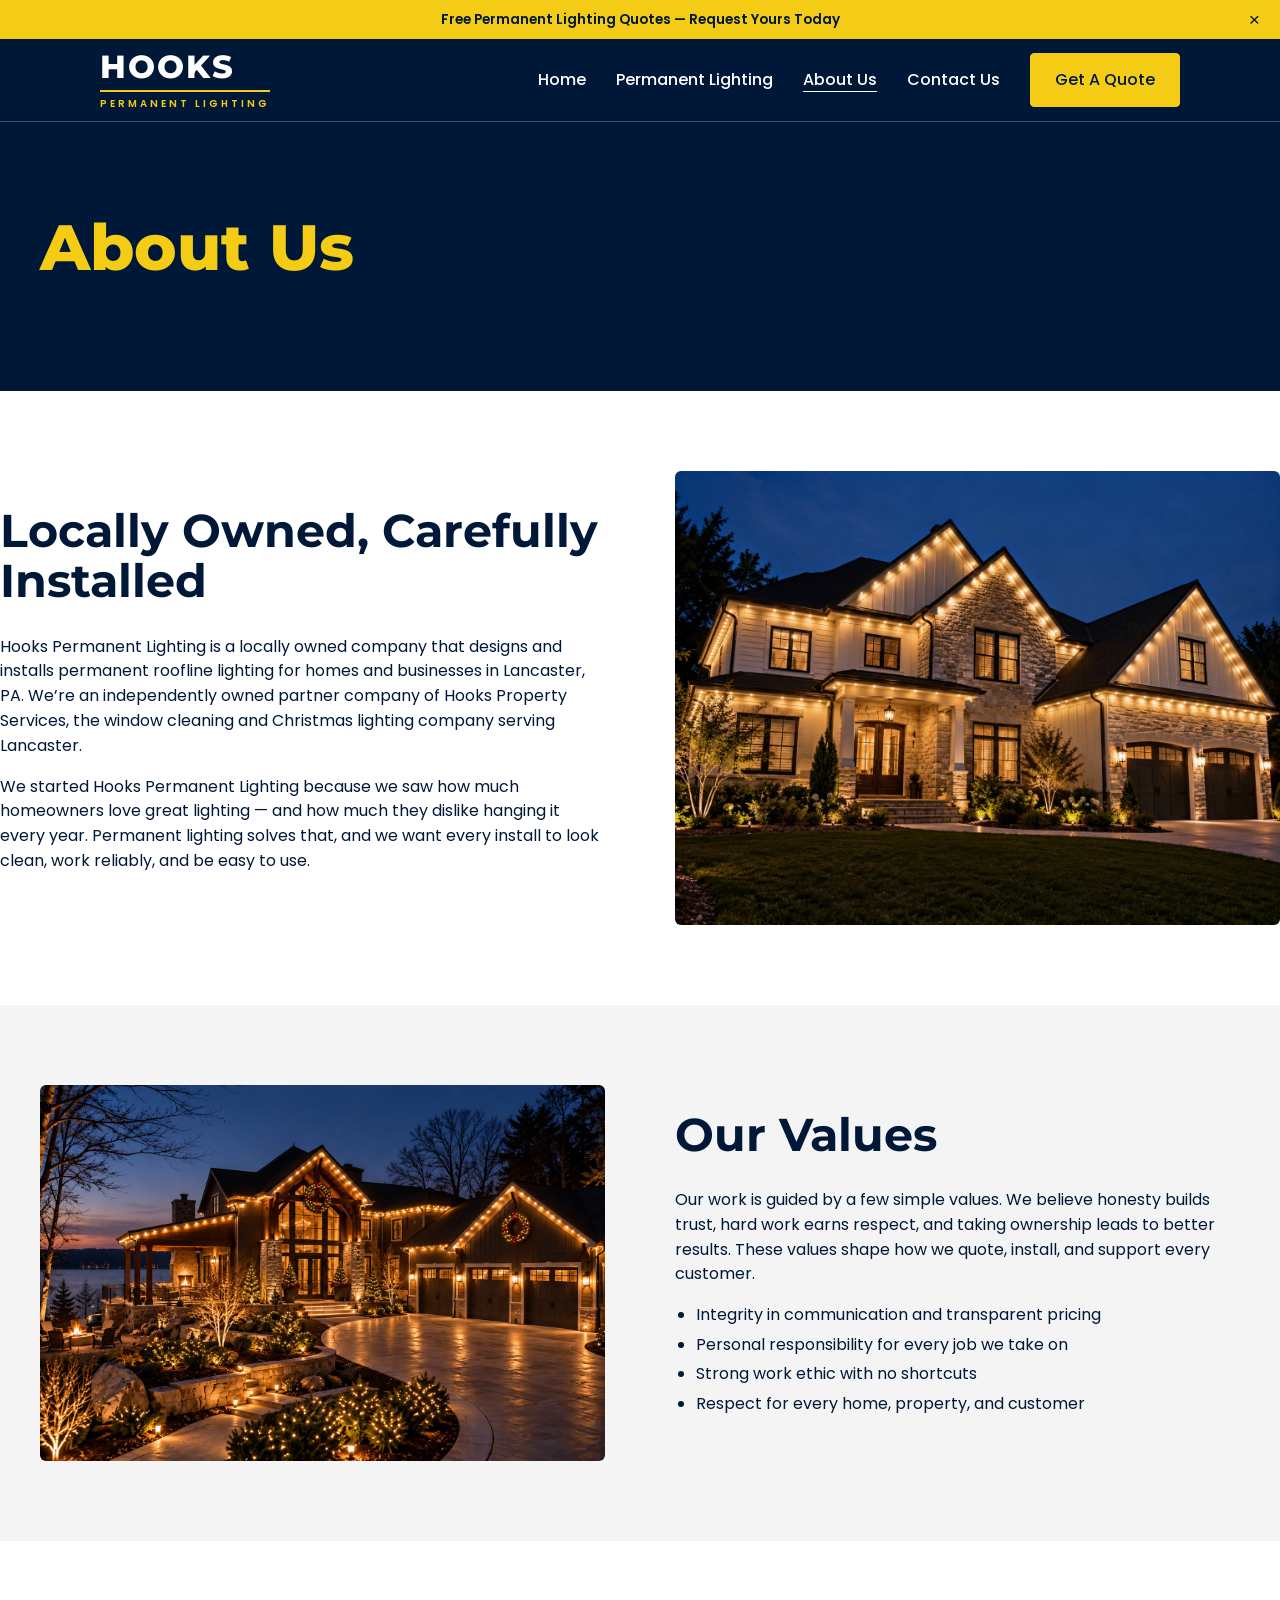
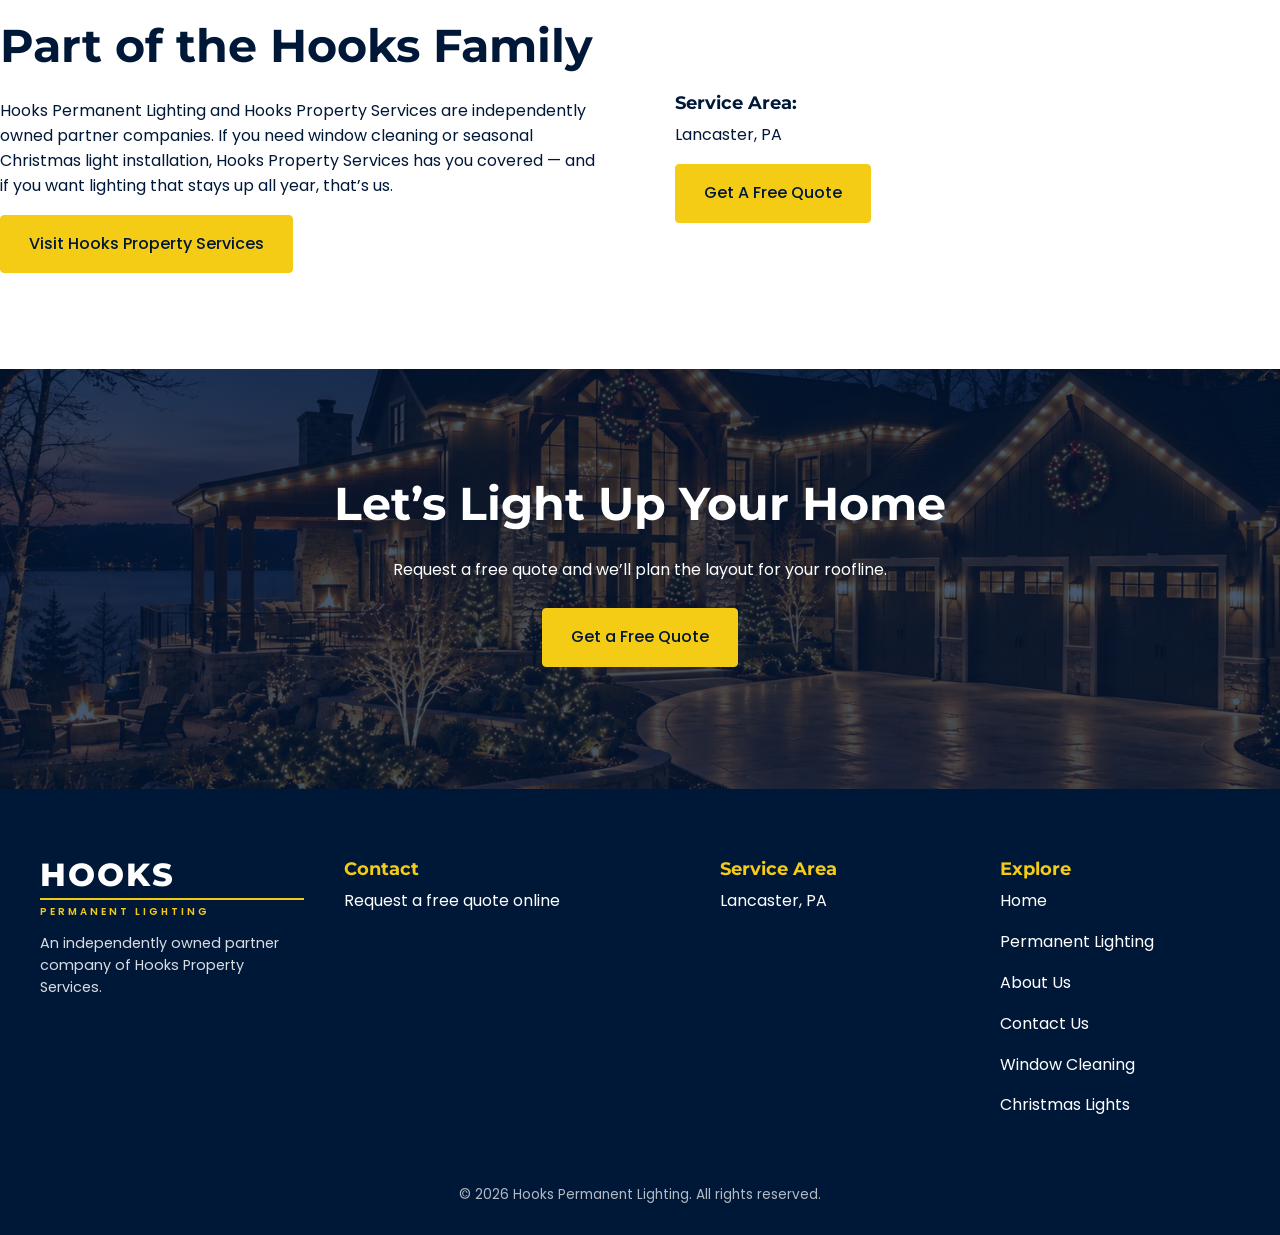
==== about-us/index.html @ e152d361 "Initial Hooks Permanent Lighting static site Co-Authored-By: Claude Sonnet 5.5 <noreply@anthropic.co" ====
<!doctype html>
<html lang="en-US">
<head>
<meta charset="utf-8">
<meta name="viewport" content="width=device-width, initial-scale=1">
<title>About Us | Hooks Permanent Lighting — Lancaster, PA</title>
<meta name="description" content="Hooks Permanent Lighting is a locally owned Lancaster, PA company installing permanent roofline lighting, in partnership with Hooks Property Services.">
<link rel="canonical" href="https://www.hookspermanentlighting.com/about-us/">
<link rel="icon" type="image/x-icon" href="../favicon.ico">
<meta property="og:site_name" content="Hooks Permanent Lighting">
<meta property="og:title" content="About Us | Hooks Permanent Lighting — Lancaster, PA">
<meta property="og:url" content="https://www.hookspermanentlighting.com/about-us/">
<meta property="og:type" content="website">
<meta property="og:description" content="Hooks Permanent Lighting is a locally owned Lancaster, PA company installing permanent roofline lighting, in partnership with Hooks Property Services.">
<meta property="og:image" content="https://www.hookspermanentlighting.com/assets/permanent-lighting.jpg">
<meta name="twitter:card" content="summary_large_image">
<meta name="twitter:title" content="About Us | Hooks Permanent Lighting — Lancaster, PA">
<meta name="twitter:description" content="Hooks Permanent Lighting is a locally owned Lancaster, PA company installing permanent roofline lighting, in partnership with Hooks Property Services.">
<meta name="twitter:image" content="https://www.hookspermanentlighting.com/assets/permanent-lighting.jpg">
<link rel="preconnect" href="https://fonts.googleapis.com">
<link rel="preconnect" href="https://fonts.gstatic.com" crossorigin>
<link href="https://fonts.googleapis.com/css2?family=Montserrat:wght@600;700;800&family=Poppins:wght@400;500;600&display=swap" rel="stylesheet">
<link rel="stylesheet" href="../assets/style.css">
<script type="application/ld+json">{"@context": "https://schema.org", "@type": "HomeAndConstructionBusiness", "name": "Hooks Permanent Lighting", "url": "https://www.hookspermanentlighting.com", "image": "https://www.hookspermanentlighting.com/assets/permanent-lighting.jpg", "areaServed": ["Lancaster, PA"], "description": "Permanent roofline lighting installation in Lancaster, PA.", "parentOrganization": {"@type": "Organization", "name": "Hooks Property Services", "url": "https://www.hookspropertyservices.com"}}</script>
</head>
<body class="inner">
<div class="announce" id="announce"><a href="../contact-us/">Free Permanent Lighting Quotes &mdash; Request Yours Today</a><button type="button" aria-label="Close Announcement" onclick="document.getElementById('announce').remove()">&times;</button></div>
<header class="site-header">
  <a class="brand" href="../" aria-label="Hooks Permanent Lighting home"><span class="b1">HOOKS</span><span class="b2">PERMANENT LIGHTING</span></a>
  <button class="menu-btn" type="button" aria-label="Menu" aria-expanded="false" onclick="var n=document.getElementById('nav');var o=n.classList.toggle('open');this.setAttribute('aria-expanded',o)">&#9776;</button>
  <nav id="nav"><a href="../">Home</a><a href="../permanent-lighting/">Permanent Lighting</a><a href="../about-us/" aria-current="page">About Us</a><a href="../contact-us/">Contact Us</a><a class="btn btn-sm" href="../contact-us/">Get A Quote</a></nav>
</header>
<main>

<section class="page-title navy"><div class="wrap"><h1 class="y">About Us</h1></div></section>
<section class="wrap two pad">
  <div><h2>Locally Owned, Carefully Installed</h2>
  <p>Hooks Permanent Lighting is a locally owned company that designs and installs permanent roofline lighting for homes and businesses in Lancaster, PA. We&rsquo;re an independently owned partner company of Hooks Property Services, the window cleaning and Christmas lighting company serving Lancaster.</p>
  <p>We started Hooks Permanent Lighting because we saw how much homeowners love great lighting &mdash; and how much they dislike hanging it every year. Permanent lighting solves that, and we want every install to look clean, work reliably, and be easy to use.</p></div>
  <div><img class="photo" src="../assets/permanent-lighting.jpg" alt="Home with permanent roofline lighting" loading="lazy"></div>
</section>
<section class="gray pad"><div class="wrap two">
  <div><img class="photo" src="../assets/lakeside-lighting.jpg" alt="Lakeside home with permanent lighting" loading="lazy"></div>
  <div><h2>Our Values</h2>
  <p>Our work is guided by a few simple values. We believe honesty builds trust, hard work earns respect, and taking ownership leads to better results. These values shape how we quote, install, and support every customer.</p>
  <ul><li>Integrity in communication and transparent pricing</li><li>Personal responsibility for every job we take on</li><li>Strong work ethic with no shortcuts</li><li>Respect for every home, property, and customer</li></ul></div>
</div></section>
<section class="wrap two pad">
  <div><h2>Part of the Hooks Family</h2>
  <p>Hooks Permanent Lighting and Hooks Property Services are independently owned partner companies. If you need window cleaning or seasonal Christmas light installation, Hooks Property Services has you covered &mdash; and if you want lighting that stays up all year, that&rsquo;s us.</p>
  <p><a class="btn" href="https://www.hookspropertyservices.com/">Visit Hooks Property Services</a></p></div>
  <div><h4>Service Area:</h4><p>Lancaster, PA</p><p><a class="btn" href="../contact-us/">Get A Free Quote</a></p></div>
</section>
<section class="cta" style="background-image:linear-gradient(rgba(0,24,56,.72),rgba(0,24,56,.72)),url('../assets/lakeside-lighting.jpg')">
  <div class="wrap center"><h2>Let&rsquo;s Light Up Your Home</h2><p>Request a free quote and we&rsquo;ll plan the layout for your roofline.</p>
  <div class="btns" style="justify-content:center;margin-top:10px"><a class="btn" href="../contact-us/">Get a Free Quote</a></div></div></section>

</main>
<footer class="site-footer">
  <div class="wrap foot-grid">
    <div><a class="brand" href="../" aria-label="Hooks Permanent Lighting home"><span class="b1">HOOKS</span><span class="b2">PERMANENT LIGHTING</span></a><p class="foot-note">An independently owned partner company of <a href="https://www.hookspropertyservices.com/">Hooks Property Services</a>.</p></div>
    <div><h4>Contact</h4><p><a href="../contact-us/">Request a free quote online</a></p></div>
    <div><h4>Service Area</h4><p>Lancaster, PA</p></div>
    <div><h4>Explore</h4><p><a href="../">Home</a></p><p><a href="../permanent-lighting/">Permanent Lighting</a></p><p><a href="../about-us/">About Us</a></p><p><a href="../contact-us/">Contact Us</a></p>
      <p><a href="https://www.hookspropertyservices.com/maintenance-plan/">Window Cleaning</a></p>
      <p><a href="https://www.hookspropertyservices.com/christmas-lights/">Christmas Lights</a></p></div>
  </div>
  <p class="copy">&copy; <span id="yr">2026</span> Hooks Permanent Lighting. All rights reserved.</p>
</footer>
<script>document.getElementById('yr').textContent=new Date().getFullYear();</script>

</body>
</html>
---- assets/style.css ----
:root{--yellow:#f4cb15;--navy:#001838;--gray:#f4f4f4;--text:#001838}
*{box-sizing:border-box}
html{scroll-behavior:smooth}
body{margin:0;font-family:'Poppins',system-ui,sans-serif;font-size:16px;line-height:1.55;color:var(--text);background:#fff}
img{max-width:100%;height:auto;display:block}
a{color:inherit}
h1,h2,h3,h4{font-family:'Montserrat',sans-serif;font-weight:700;line-height:1.1;margin:0 0 .6em}
h1{font-size:clamp(2.2rem,5vw,4rem);font-weight:800}
h2{font-size:clamp(1.8rem,3.6vw,2.9rem)}
h3{font-size:1.5rem}h4{font-size:1.1rem;margin-top:1.2em}
p{margin:0 0 1em}
ul,ol{padding-left:1.3em;margin:0 0 1.2em}li{margin:.3em 0}
.wrap{max-width:1300px;margin:0 auto;padding:0 40px}
.narrow{max-width:860px}
.center{text-align:center}
.y{color:var(--yellow)}
.hl{background:linear-gradient(transparent 82%,var(--yellow) 82%)}
.eyebrow{font-size:1.1rem;color:#555;margin-bottom:.4em}
.pad{padding:80px 0}
.gray{background:var(--gray)}
.navy{background:var(--navy);color:#fff}
.two{display:grid;grid-template-columns:1fr 1fr;gap:70px;align-items:center}
.btn{display:inline-block;background:var(--yellow);color:var(--navy);padding:16px 28px;border-radius:4px;font-weight:500;text-decoration:none;border:1px solid var(--yellow);transition:filter .15s}
.btn:hover{filter:brightness(.93)}
.btn-sm{padding:14px 24px}
.btn-ghost{background:transparent;color:var(--yellow)}
.btns{display:flex;gap:30px;flex-wrap:wrap;margin-top:40px}

.announce{background:var(--yellow);text-align:center;font-weight:600;font-size:.85rem;padding:9px 40px;position:relative}
.announce a{text-decoration:none}
.announce button{position:absolute;right:14px;top:50%;transform:translateY(-50%);border:0;background:none;font-size:1.2rem;cursor:pointer;color:var(--navy)}
.site-header{position:absolute;left:0;right:0;z-index:5;display:flex;align-items:center;justify-content:space-between;padding:12px 100px;color:#fff;border-bottom:1px solid rgba(255,255,255,.25)}
body:not(.home) .site-header{position:relative;background:var(--navy)}
.brand img{width:100px;height:auto}
.site-header nav{display:flex;align-items:center;gap:30px}
.site-header nav a{text-decoration:none;font-weight:500;font-size:1rem}
.site-header nav a[aria-current]{text-decoration:underline;text-underline-offset:6px}
.site-header nav a.btn{color:var(--navy)}
.menu-btn{display:none;background:none;border:0;color:#fff;font-size:1.8rem;cursor:pointer}

.hero{min-height:810px;background-size:cover;background-position:center 25%;display:flex;align-items:center;color:#fff;padding-top:130px}
.hero .wrap{width:100%;padding:0 95px;max-width:none}
.hero h1{max-width:700px;color:#fff}
.hero h1 .y{color:var(--yellow)}
.hero p{max-width:580px;font-size:1.05rem;margin-top:60px}
.hero .btn-ghost{padding:14px 28px}
.about{padding:110px 40px}
.frame{position:relative;padding:0 0 38px 38px}
.frame:before{content:"";position:absolute;inset:0 52px 0 0;border:9px solid var(--yellow);border-top-width:9px}
.frame img{position:relative;margin:50px 0 0 62px;width:calc(100% - 114px);border-radius:6px}
.why{padding:90px 0 140px}
.why ul{padding-left:1.3em}
.collage{position:relative;min-height:600px}
.collage .big{position:absolute;right:0;top:0;width:68%;border-radius:6px}
.collage .small{position:absolute;left:0;bottom:0;width:52%;border:14px solid #fff;border-radius:0;background:#fff}
.services{padding:80px 0 100px}
.services h2{margin-bottom:60px}
.cards{display:grid;grid-template-columns:repeat(3,1fr);gap:28px}
.cards article{display:flex;flex-direction:column}
.cards img{width:100%;aspect-ratio:420/316;object-fit:cover;border-radius:4px}
.cards h3{color:var(--yellow);margin:24px 0 12px}
.cards p{flex:1}
.cards .btn{align-self:flex-start}
.reviews{padding:90px 40px}
.faq{padding:90px 0}
details{background:#fff;border-bottom:1px solid #ddd;padding:18px 24px}
summary{cursor:pointer;font-family:'Montserrat',sans-serif;font-weight:600;font-size:1.15rem}
details p{margin:12px 0 0}
.cta{background-size:cover;background-position:center;color:#fff;padding:110px 0;min-height:420px}
.cta h2{color:#fff}.cta p{max-width:760px;margin:0 auto 1.6em}
.page-title{padding:90px 0 70px}
.page-title .lead{font-size:1.15rem;max-width:760px}
.photo{width:100%;border-radius:6px}
.checks{list-style:none;display:grid;grid-template-columns:repeat(2,1fr);gap:10px 40px;max-width:900px;margin:20px auto 50px;padding:0}
.checks li:before{content:"\2713";color:#0a7a3b;font-weight:700;margin-right:10px}
.plans{display:grid;grid-template-columns:1fr 1fr;gap:40px;max-width:1000px;margin:0 auto}
.plan{border:2px solid var(--yellow);border-radius:8px;padding:34px}
.plan h3{margin-bottom:.2em}
.price{list-style:none;padding:0}
.price li{display:flex;justify-content:space-between;gap:20px;padding:12px 0;border-bottom:1px solid #e5e5e5}
.price li span:last-child{text-align:right}
.price small{display:block;color:#555}
.note{color:#555;font-size:.9rem;margin-top:14px}
.ic{display:flex;align-items:center;gap:12px}
.ic img{width:28px;height:28px}
.site-footer{background:var(--navy);color:#fff;padding:70px 0 30px}
.site-footer a{text-decoration:none}.site-footer a:hover{text-decoration:underline}
.foot-grid{display:grid;grid-template-columns:1.1fr 1.4fr 1fr 1fr;gap:40px}
.site-footer h4{color:var(--yellow);margin-top:0}
.site-footer .ic img{filter:invert(1) brightness(2)}
.copy{text-align:center;margin:50px 0 0;font-size:.85rem;opacity:.7}

@media(max-width:1100px){
 .site-header{padding:12px 30px}
 .menu-btn{display:block}
 .site-header nav{display:none;position:absolute;top:100%;left:0;right:0;background:var(--navy);flex-direction:column;align-items:flex-start;padding:20px 30px;gap:18px}
 .site-header nav.open{display:flex}
}
@media(max-width:800px){
 .wrap{padding:0 22px}.pad{padding:50px 0}
 .two,.cards,.plans,.checks,.foot-grid{grid-template-columns:1fr;gap:36px}
 .hero{min-height:680px}.hero .wrap{padding:0 22px}.hero p{margin-top:30px}
 .about{padding:60px 22px}.collage{min-height:480px}
 .btns{gap:16px}
}
.jobber-form{margin-top:20px;background:#fff;padding:8px;border-radius:6px}

/* ---- HPL additions ---- */
.brand{display:flex;flex-direction:column;line-height:1;text-decoration:none;color:#fff}
.brand .b1{font-family:'Montserrat',sans-serif;font-weight:800;font-size:2rem;letter-spacing:.06em}
.brand .b2{font-family:'Poppins',sans-serif;font-weight:600;font-size:.62rem;letter-spacing:.3em;color:var(--yellow);margin-top:7px;padding-top:7px;border-top:2px solid var(--yellow)}
.features{display:grid;grid-template-columns:repeat(4,1fr);gap:28px}
.features article{border-top:4px solid var(--yellow);padding-top:20px}
.features h3{color:var(--yellow);font-size:1.25rem;margin-bottom:.5em}
.steps{counter-reset:s;list-style:none;display:grid;grid-template-columns:repeat(4,1fr);gap:28px;padding:0;margin:40px 0 0}
.steps li{counter-increment:s;position:relative;padding-top:64px;margin:0}
.steps li:before{content:counter(s);position:absolute;top:0;left:0;width:46px;height:46px;border-radius:50%;background:var(--yellow);color:var(--navy);font:800 1.2rem 'Montserrat',sans-serif;display:flex;align-items:center;justify-content:center}
.steps strong{display:block;font-family:'Montserrat',sans-serif;font-size:1.1rem;margin-bottom:.3em}
.xpromo{padding:60px 0}
.xpromo .wrap{display:flex;align-items:center;justify-content:space-between;gap:30px;flex-wrap:wrap}
.xpromo h3{margin:0 0 .3em}
.xpromo p{margin:0;max-width:720px}
.foot-note{margin-top:1em;font-size:.9rem;opacity:.85}
@media(max-width:1100px){.features,.steps{grid-template-columns:repeat(2,1fr)}}
@media(max-width:800px){.features,.steps{grid-template-columns:1fr}.brand .b1{font-size:1.6rem}}
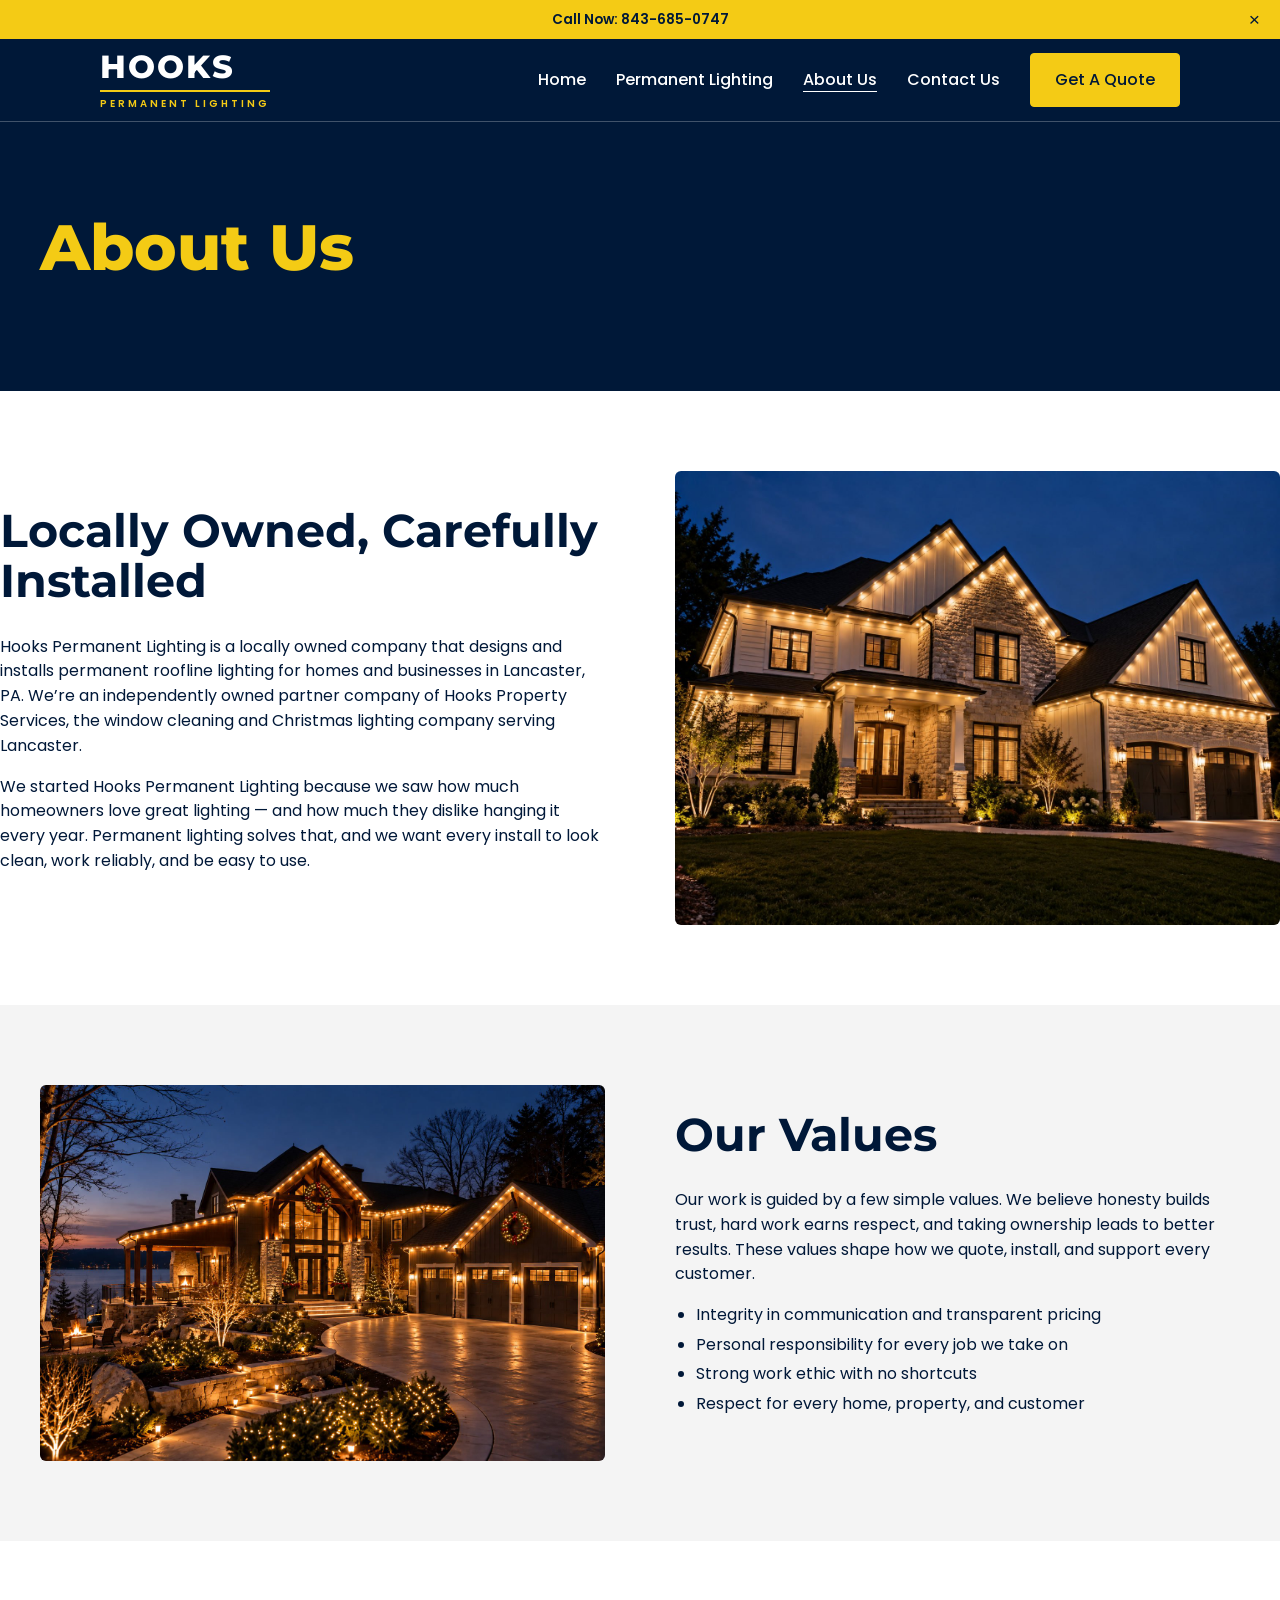
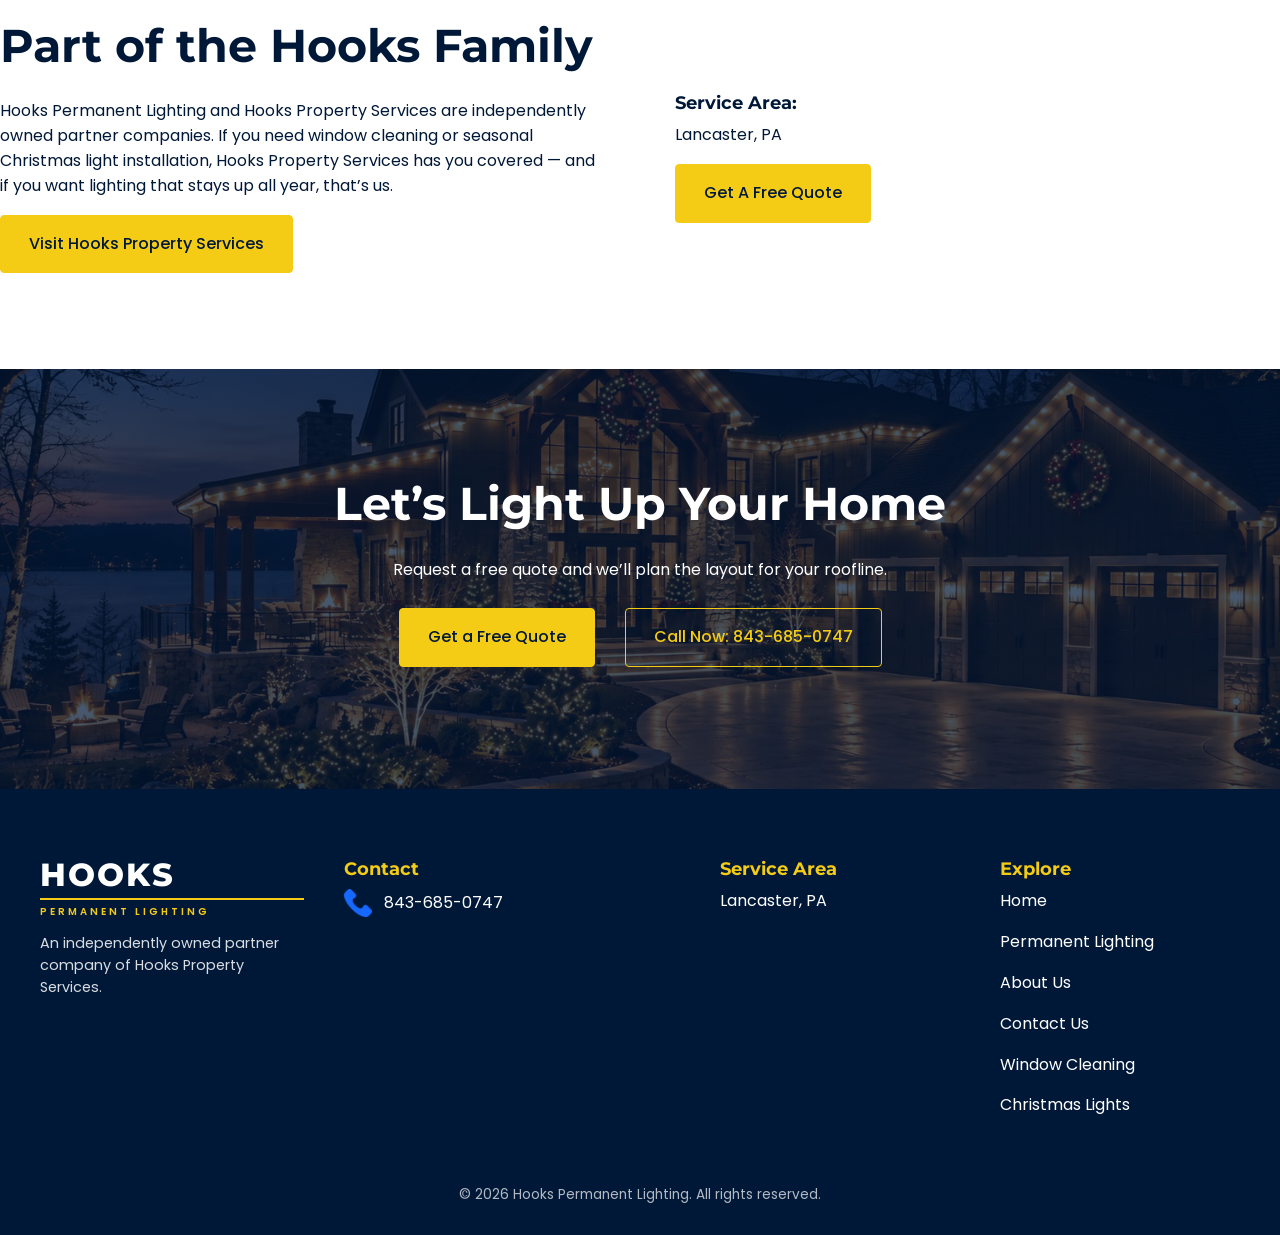
==== commit 5d517729: "Use HPS phone number for now Co-Authored-By: Claude Sonnet 5.5 <noreply@anthropic.com> Claude-Sessio" ====
--- a/about-us/index.html
+++ b/about-us/index.html
@@ -21,10 +21,10 @@
 <link rel="preconnect" href="https://fonts.gstatic.com" crossorigin>
 <link href="https://fonts.googleapis.com/css2?family=Montserrat:wght@600;700;800&family=Poppins:wght@400;500;600&display=swap" rel="stylesheet">
 <link rel="stylesheet" href="../assets/style.css">
-<script type="application/ld+json">{"@context": "https://schema.org", "@type": "HomeAndConstructionBusiness", "name": "Hooks Permanent Lighting", "url": "https://www.hookspermanentlighting.com", "image": "https://www.hookspermanentlighting.com/assets/permanent-lighting.jpg", "areaServed": ["Lancaster, PA"], "description": "Permanent roofline lighting installation in Lancaster, PA.", "parentOrganization": {"@type": "Organization", "name": "Hooks Property Services", "url": "https://www.hookspropertyservices.com"}}</script>
+<script type="application/ld+json">{"@context": "https://schema.org", "@type": "HomeAndConstructionBusiness", "name": "Hooks Permanent Lighting", "url": "https://www.hookspermanentlighting.com", "image": "https://www.hookspermanentlighting.com/assets/permanent-lighting.jpg", "areaServed": ["Lancaster, PA"], "description": "Permanent roofline lighting installation in Lancaster, PA.", "parentOrganization": {"@type": "Organization", "name": "Hooks Property Services", "url": "https://www.hookspropertyservices.com"}, "telephone": "+1-843-685-0747"}</script>
 </head>
 <body class="inner">
-<div class="announce" id="announce"><a href="../contact-us/">Free Permanent Lighting Quotes &mdash; Request Yours Today</a><button type="button" aria-label="Close Announcement" onclick="document.getElementById('announce').remove()">&times;</button></div>
+<div class="announce" id="announce"><a href="tel:8436850747">Call Now: 843-685-0747</a><button type="button" aria-label="Close Announcement" onclick="document.getElementById('announce').remove()">&times;</button></div>
 <header class="site-header">
   <a class="brand" href="../" aria-label="Hooks Permanent Lighting home"><span class="b1">HOOKS</span><span class="b2">PERMANENT LIGHTING</span></a>
   <button class="menu-btn" type="button" aria-label="Menu" aria-expanded="false" onclick="var n=document.getElementById('nav');var o=n.classList.toggle('open');this.setAttribute('aria-expanded',o)">&#9776;</button>
@@ -53,13 +53,13 @@
 </section>
 <section class="cta" style="background-image:linear-gradient(rgba(0,24,56,.72),rgba(0,24,56,.72)),url('../assets/lakeside-lighting.jpg')">
   <div class="wrap center"><h2>Let&rsquo;s Light Up Your Home</h2><p>Request a free quote and we&rsquo;ll plan the layout for your roofline.</p>
-  <div class="btns" style="justify-content:center;margin-top:10px"><a class="btn" href="../contact-us/">Get a Free Quote</a></div></div></section>
+  <div class="btns" style="justify-content:center;margin-top:10px"><a class="btn" href="../contact-us/">Get a Free Quote</a><a class="btn btn-ghost" href="tel:8436850747">Call Now: 843-685-0747</a></div></div></section>
 
 </main>
 <footer class="site-footer">
   <div class="wrap foot-grid">
     <div><a class="brand" href="../" aria-label="Hooks Permanent Lighting home"><span class="b1">HOOKS</span><span class="b2">PERMANENT LIGHTING</span></a><p class="foot-note">An independently owned partner company of <a href="https://www.hookspropertyservices.com/">Hooks Property Services</a>.</p></div>
-    <div><h4>Contact</h4><p><a href="../contact-us/">Request a free quote online</a></p></div>
+    <div><h4>Contact</h4><p class="ic"><img src="../assets/phone-icon.png" alt="" width="28" height="28"><a href="tel:8436850747">843-685-0747</a></p></div>
     <div><h4>Service Area</h4><p>Lancaster, PA</p></div>
     <div><h4>Explore</h4><p><a href="../">Home</a></p><p><a href="../permanent-lighting/">Permanent Lighting</a></p><p><a href="../about-us/">About Us</a></p><p><a href="../contact-us/">Contact Us</a></p>
       <p><a href="https://www.hookspropertyservices.com/maintenance-plan/">Window Cleaning</a></p>
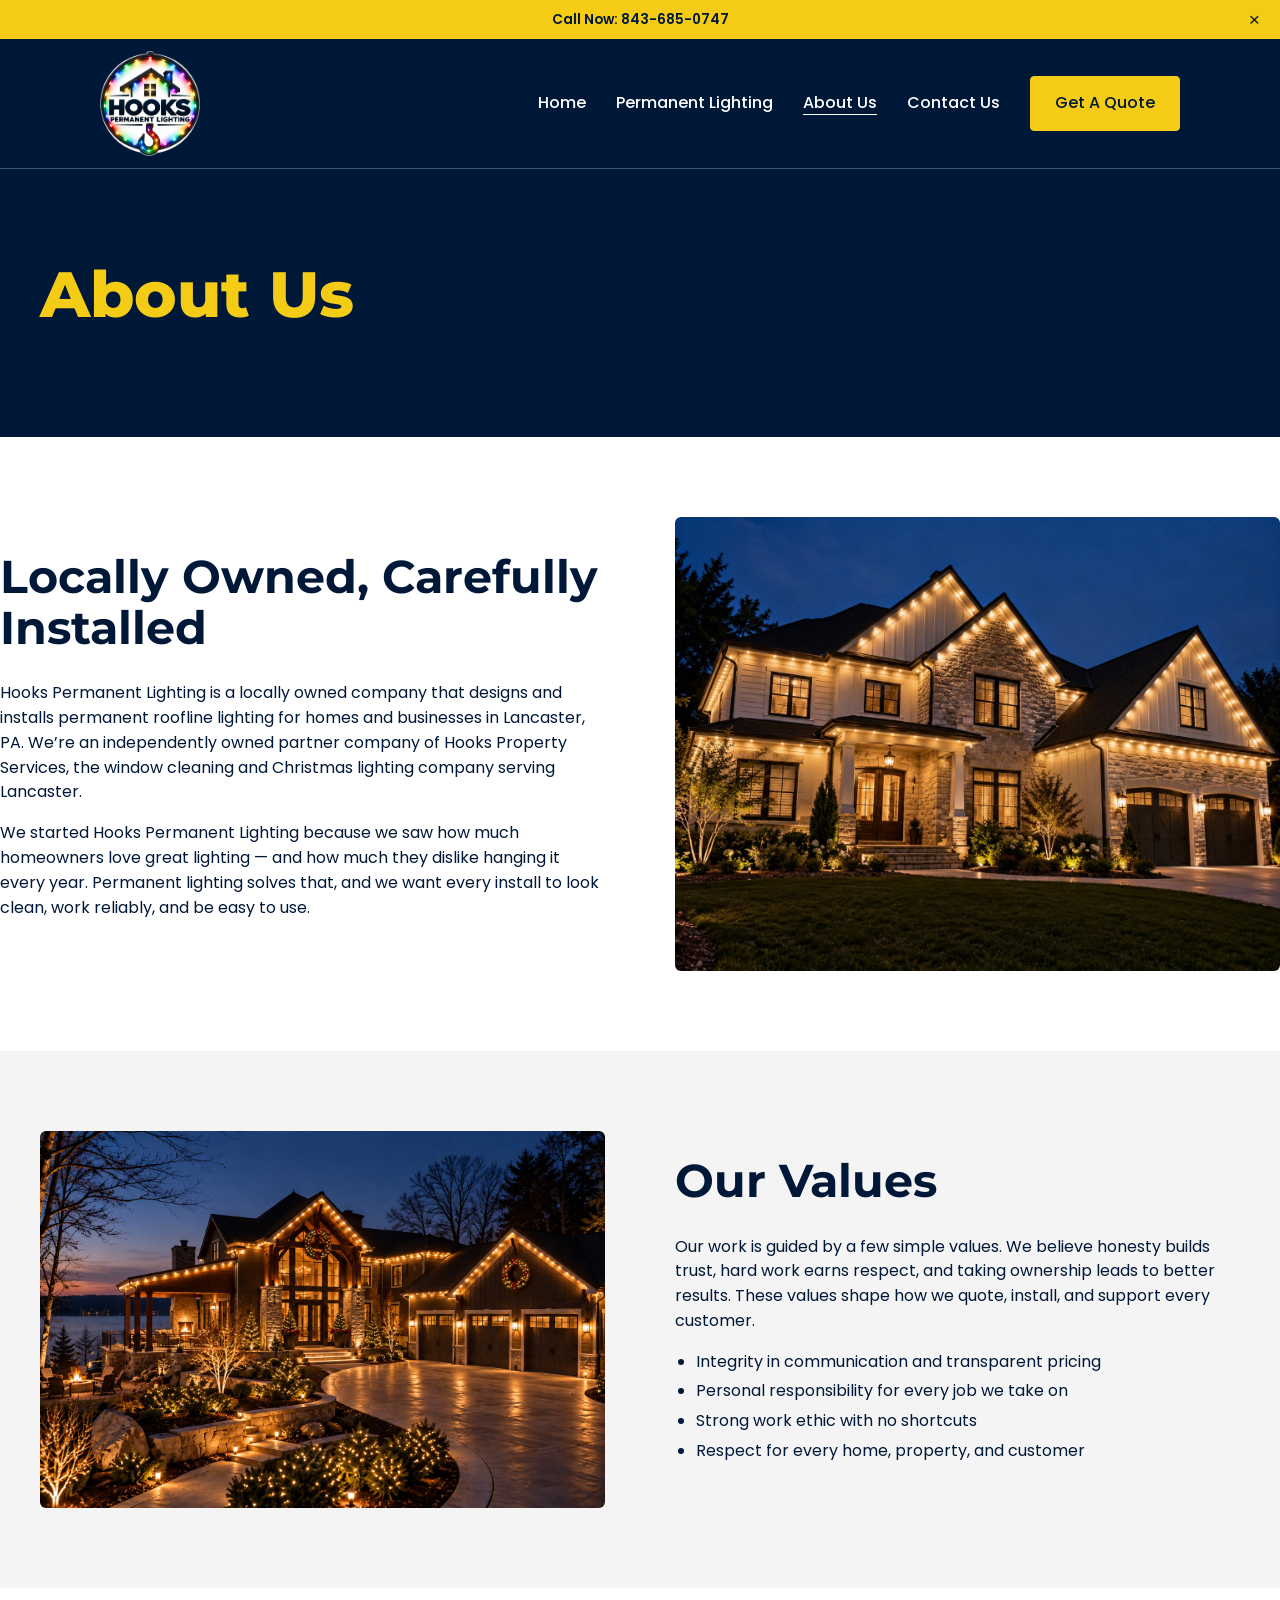
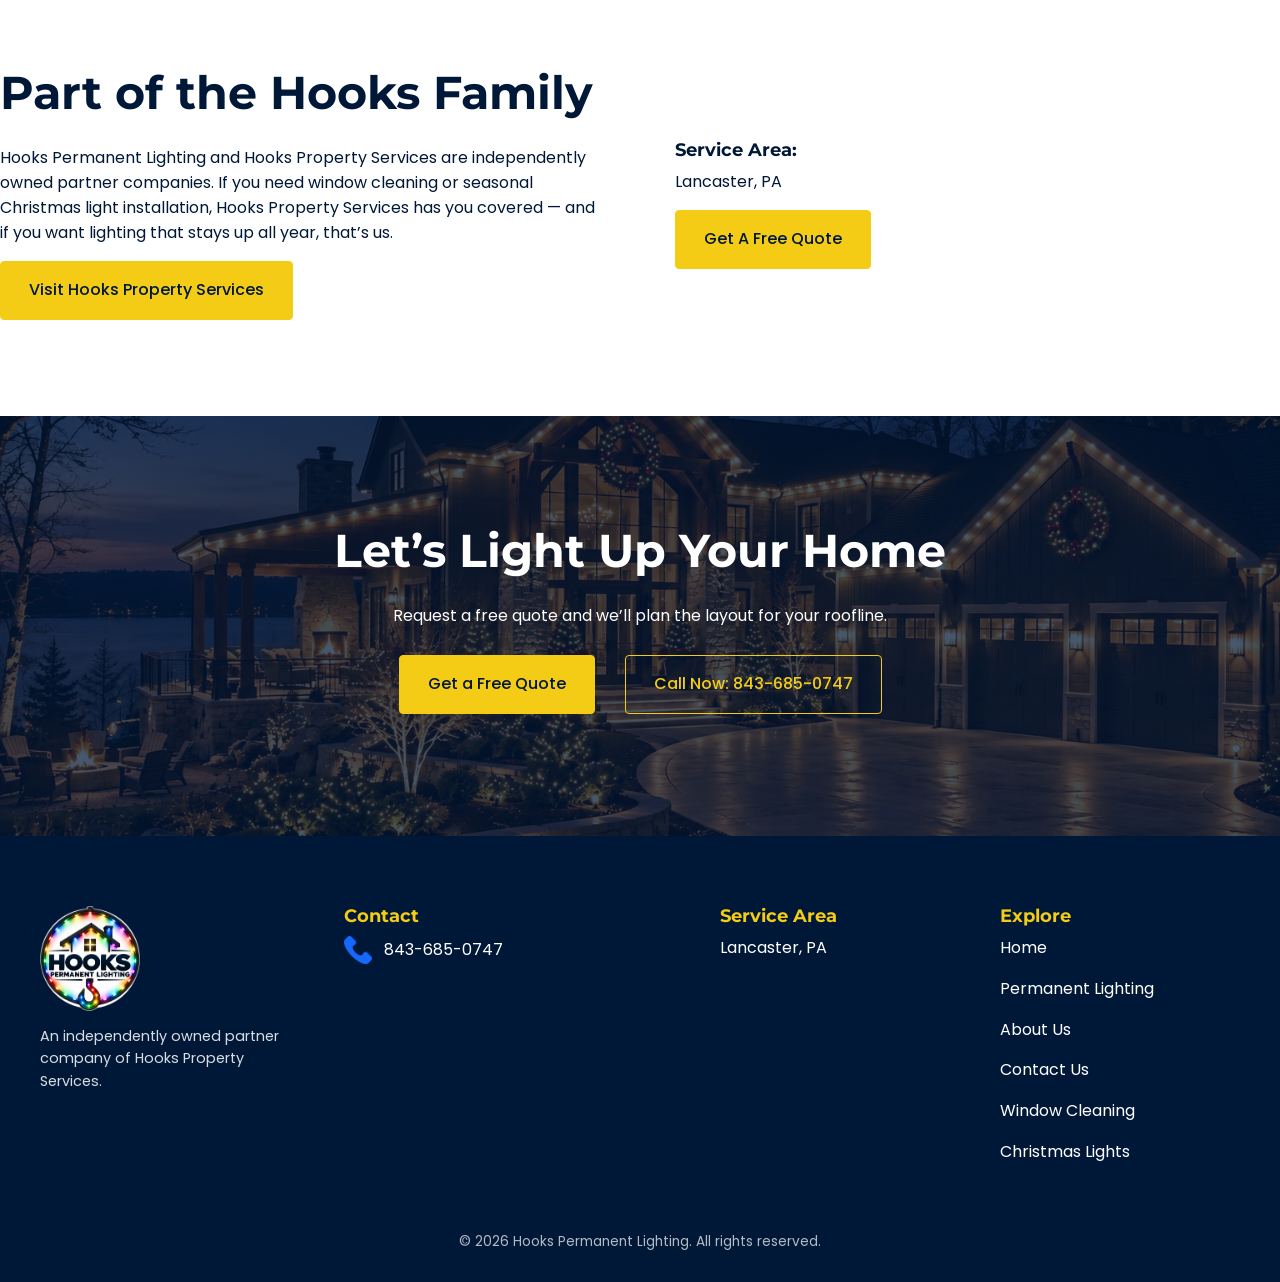
==== commit 2b2ddba2: "Add HPL logo to header and footer Co-Authored-By: Claude Sonnet 5.5 <noreply@anthropic.com> Claude-S" ====
--- a/about-us/index.html
+++ b/about-us/index.html
@@ -26,7 +26,7 @@
 <body class="inner">
 <div class="announce" id="announce"><a href="tel:8436850747">Call Now: 843-685-0747</a><button type="button" aria-label="Close Announcement" onclick="document.getElementById('announce').remove()">&times;</button></div>
 <header class="site-header">
-  <a class="brand" href="../" aria-label="Hooks Permanent Lighting home"><span class="b1">HOOKS</span><span class="b2">PERMANENT LIGHTING</span></a>
+  <a class="brand" href="../" aria-label="Hooks Permanent Lighting home"><img src="../assets/logo.png" alt="Hooks Permanent Lighting logo" width="96" height="100"></a>
   <button class="menu-btn" type="button" aria-label="Menu" aria-expanded="false" onclick="var n=document.getElementById('nav');var o=n.classList.toggle('open');this.setAttribute('aria-expanded',o)">&#9776;</button>
   <nav id="nav"><a href="../">Home</a><a href="../permanent-lighting/">Permanent Lighting</a><a href="../about-us/" aria-current="page">About Us</a><a href="../contact-us/">Contact Us</a><a class="btn btn-sm" href="../contact-us/">Get A Quote</a></nav>
 </header>
@@ -58,7 +58,7 @@
 </main>
 <footer class="site-footer">
   <div class="wrap foot-grid">
-    <div><a class="brand" href="../" aria-label="Hooks Permanent Lighting home"><span class="b1">HOOKS</span><span class="b2">PERMANENT LIGHTING</span></a><p class="foot-note">An independently owned partner company of <a href="https://www.hookspropertyservices.com/">Hooks Property Services</a>.</p></div>
+    <div><a class="brand" href="../" aria-label="Hooks Permanent Lighting home"><img src="../assets/logo.png" alt="Hooks Permanent Lighting logo" width="96" height="100"></a><p class="foot-note">An independently owned partner company of <a href="https://www.hookspropertyservices.com/">Hooks Property Services</a>.</p></div>
     <div><h4>Contact</h4><p class="ic"><img src="../assets/phone-icon.png" alt="" width="28" height="28"><a href="tel:8436850747">843-685-0747</a></p></div>
     <div><h4>Service Area</h4><p>Lancaster, PA</p></div>
     <div><h4>Explore</h4><p><a href="../">Home</a></p><p><a href="../permanent-lighting/">Permanent Lighting</a></p><p><a href="../about-us/">About Us</a></p><p><a href="../contact-us/">Contact Us</a></p>
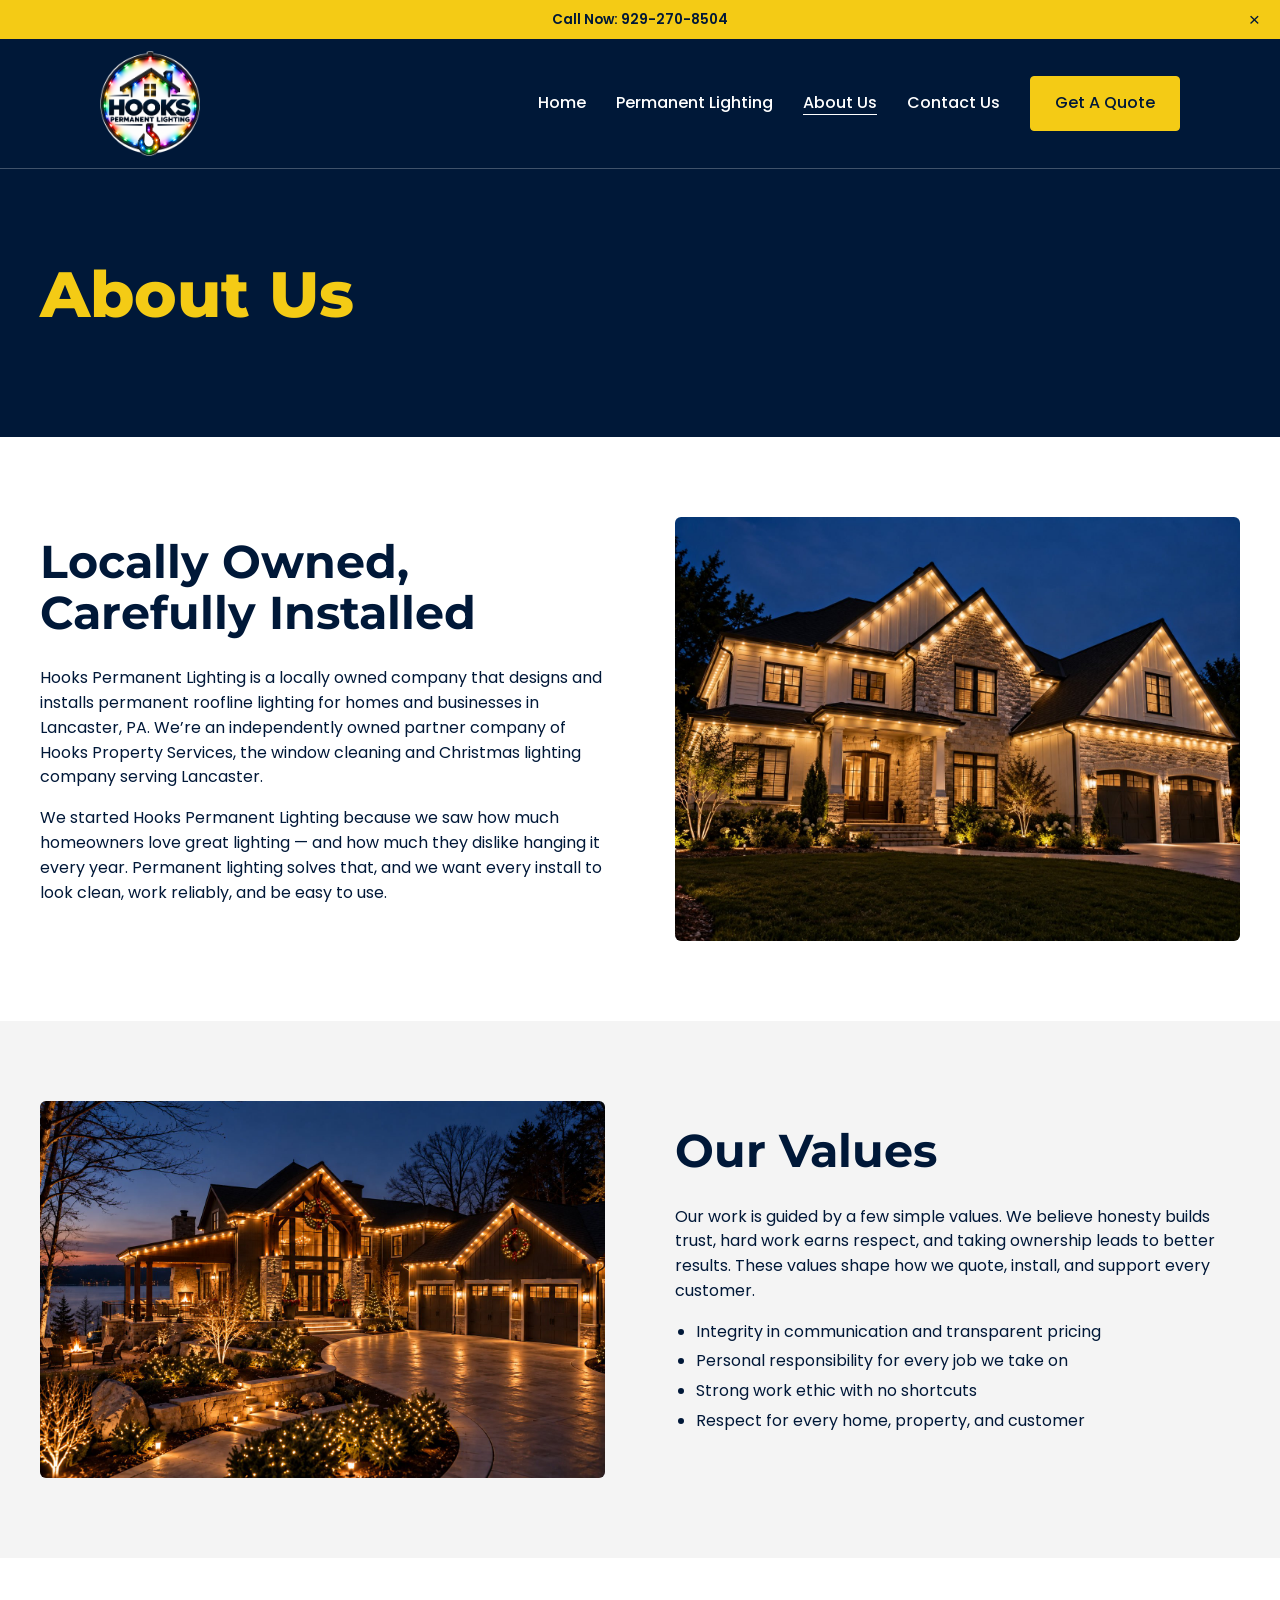
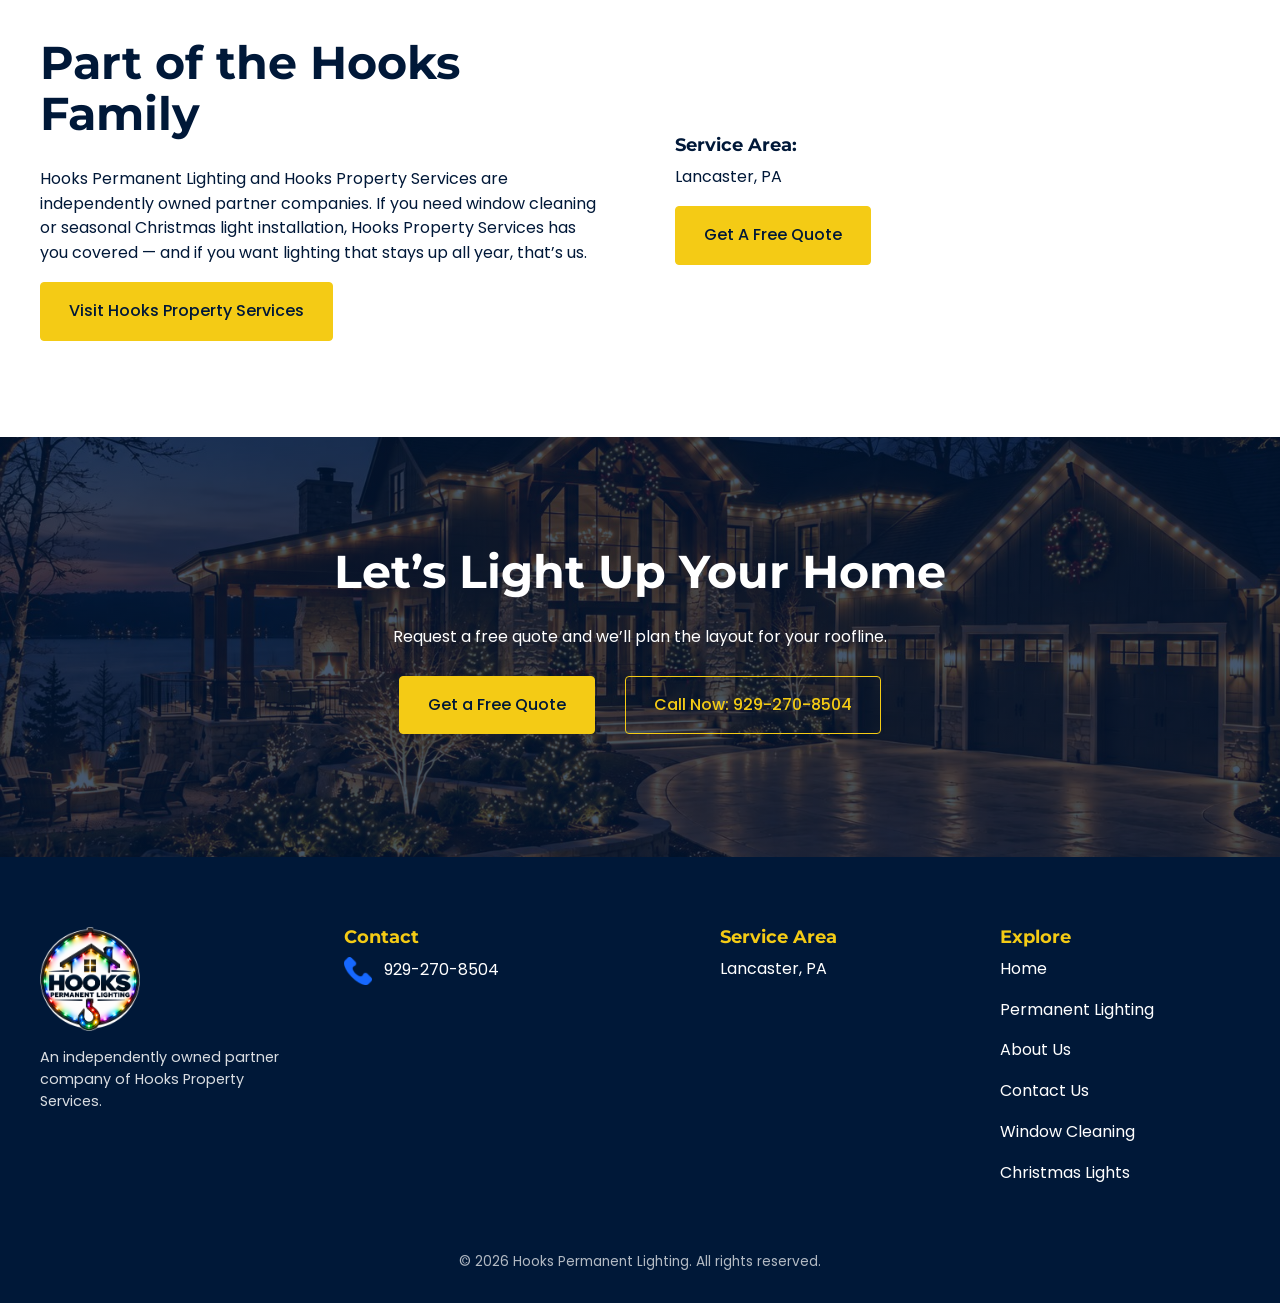
==== commit 2f814027: "Update phone number to 929-270-8504 Co-Authored-By: Claude Sonnet 5.5 <noreply@anthropic.com> Claude" ====
--- a/about-us/index.html
+++ b/about-us/index.html
@@ -21,10 +21,10 @@
 <link rel="preconnect" href="https://fonts.gstatic.com" crossorigin>
 <link href="https://fonts.googleapis.com/css2?family=Montserrat:wght@600;700;800&family=Poppins:wght@400;500;600&display=swap" rel="stylesheet">
 <link rel="stylesheet" href="../assets/style.css">
-<script type="application/ld+json">{"@context": "https://schema.org", "@type": "HomeAndConstructionBusiness", "name": "Hooks Permanent Lighting", "url": "https://www.hookspermanentlighting.com", "image": "https://www.hookspermanentlighting.com/assets/permanent-lighting.jpg", "areaServed": ["Lancaster, PA"], "description": "Permanent roofline lighting installation in Lancaster, PA.", "parentOrganization": {"@type": "Organization", "name": "Hooks Property Services", "url": "https://www.hookspropertyservices.com"}, "telephone": "+1-843-685-0747"}</script>
+<script type="application/ld+json">{"@context": "https://schema.org", "@type": "HomeAndConstructionBusiness", "name": "Hooks Permanent Lighting", "url": "https://www.hookspermanentlighting.com", "image": "https://www.hookspermanentlighting.com/assets/permanent-lighting.jpg", "areaServed": ["Lancaster, PA"], "description": "Permanent roofline lighting installation in Lancaster, PA.", "parentOrganization": {"@type": "Organization", "name": "Hooks Property Services", "url": "https://www.hookspropertyservices.com"}, "telephone": "+1-929-270-8504"}</script>
 </head>
 <body class="inner">
-<div class="announce" id="announce"><a href="tel:8436850747">Call Now: 843-685-0747</a><button type="button" aria-label="Close Announcement" onclick="document.getElementById('announce').remove()">&times;</button></div>
+<div class="announce" id="announce"><a href="tel:9292708504">Call Now: 929-270-8504</a><button type="button" aria-label="Close Announcement" onclick="document.getElementById('announce').remove()">&times;</button></div>
 <header class="site-header">
   <a class="brand" href="../" aria-label="Hooks Permanent Lighting home"><img src="../assets/logo.png" alt="Hooks Permanent Lighting logo" width="96" height="100"></a>
   <button class="menu-btn" type="button" aria-label="Menu" aria-expanded="false" onclick="var n=document.getElementById('nav');var o=n.classList.toggle('open');this.setAttribute('aria-expanded',o)">&#9776;</button>
@@ -53,13 +53,13 @@
 </section>
 <section class="cta" style="background-image:linear-gradient(rgba(0,24,56,.72),rgba(0,24,56,.72)),url('../assets/lakeside-lighting.jpg')">
   <div class="wrap center"><h2>Let&rsquo;s Light Up Your Home</h2><p>Request a free quote and we&rsquo;ll plan the layout for your roofline.</p>
-  <div class="btns" style="justify-content:center;margin-top:10px"><a class="btn" href="../contact-us/">Get a Free Quote</a><a class="btn btn-ghost" href="tel:8436850747">Call Now: 843-685-0747</a></div></div></section>
+  <div class="btns" style="justify-content:center;margin-top:10px"><a class="btn" href="../contact-us/">Get a Free Quote</a><a class="btn btn-ghost" href="tel:9292708504">Call Now: 929-270-8504</a></div></div></section>
 
 </main>
 <footer class="site-footer">
   <div class="wrap foot-grid">
     <div><a class="brand" href="../" aria-label="Hooks Permanent Lighting home"><img src="../assets/logo.png" alt="Hooks Permanent Lighting logo" width="96" height="100"></a><p class="foot-note">An independently owned partner company of <a href="https://www.hookspropertyservices.com/">Hooks Property Services</a>.</p></div>
-    <div><h4>Contact</h4><p class="ic"><img src="../assets/phone-icon.png" alt="" width="28" height="28"><a href="tel:8436850747">843-685-0747</a></p></div>
+    <div><h4>Contact</h4><p class="ic"><img src="../assets/phone-icon.png" alt="" width="28" height="28"><a href="tel:9292708504">929-270-8504</a></p></div>
     <div><h4>Service Area</h4><p>Lancaster, PA</p></div>
     <div><h4>Explore</h4><p><a href="../">Home</a></p><p><a href="../permanent-lighting/">Permanent Lighting</a></p><p><a href="../about-us/">About Us</a></p><p><a href="../contact-us/">Contact Us</a></p>
       <p><a href="https://www.hookspropertyservices.com/maintenance-plan/">Window Cleaning</a></p>
--- a/assets/style.css
+++ b/assets/style.css
@@ -123,3 +123,5 @@
 .foot-note{margin-top:1em;font-size:.9rem;opacity:.85}
 @media(max-width:1100px){.features,.steps{grid-template-columns:repeat(2,1fr)}}
 @media(max-width:800px){.features,.steps{grid-template-columns:1fr}.brand .b1{font-size:1.6rem}}
+.wrap.pad{padding-left:40px;padding-right:40px}
+@media(max-width:800px){.wrap.pad{padding-left:22px;padding-right:22px}}
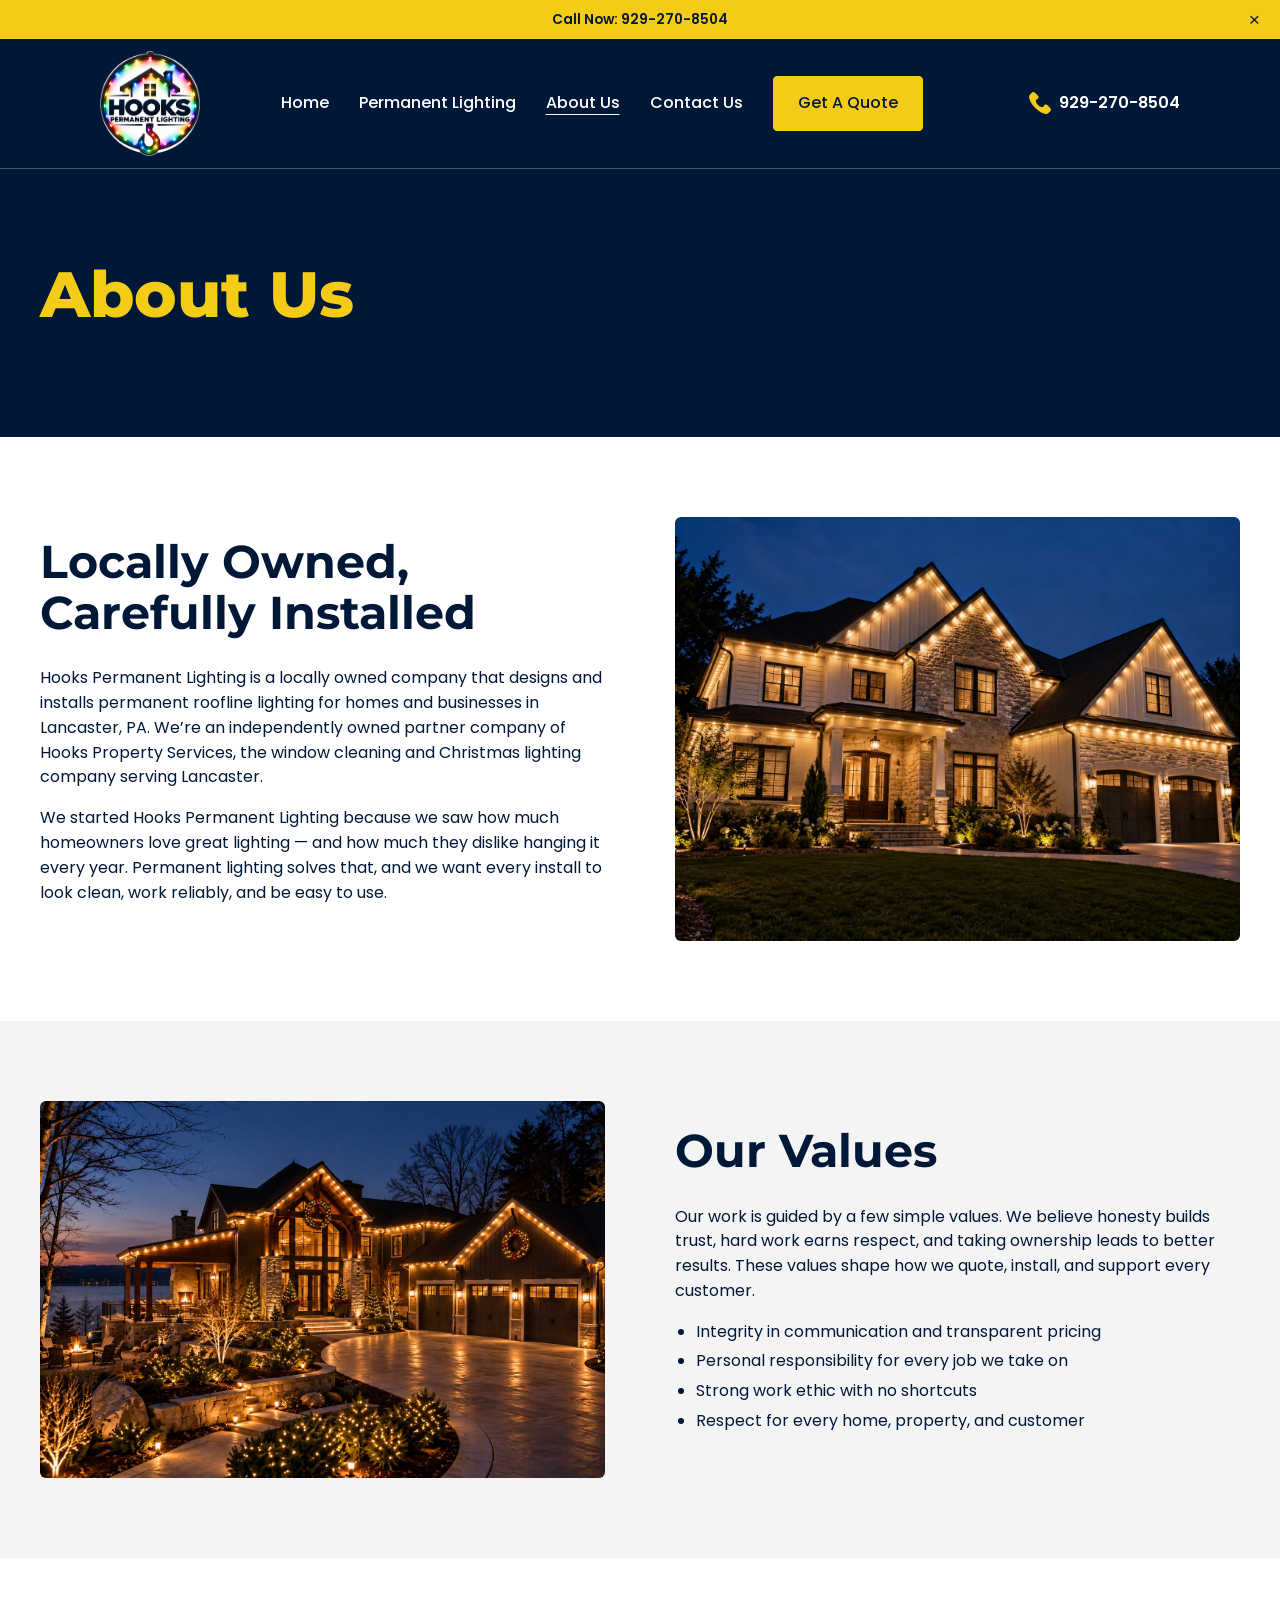
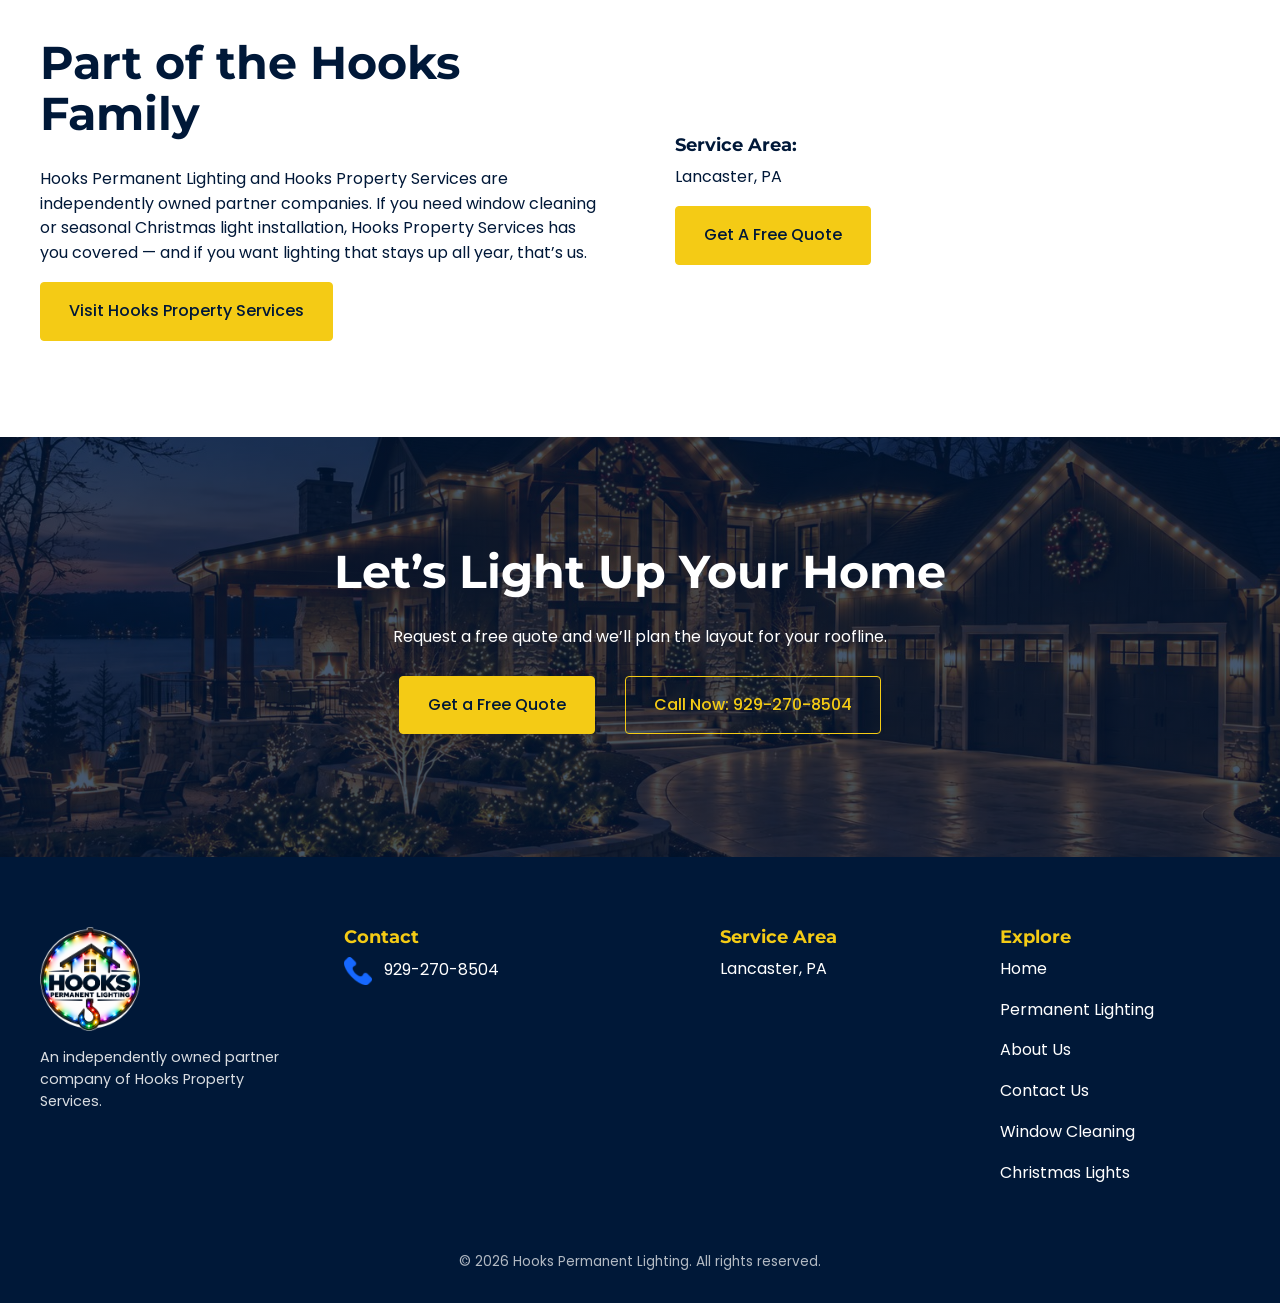
==== commit e6980471: "Apply Trimlight marketing guide branding: header phone, core message, hidden reviews block, GBP/soci" ====
--- a/about-us/index.html
+++ b/about-us/index.html
@@ -27,8 +27,9 @@
 <div class="announce" id="announce"><a href="tel:9292708504">Call Now: 929-270-8504</a><button type="button" aria-label="Close Announcement" onclick="document.getElementById('announce').remove()">&times;</button></div>
 <header class="site-header">
   <a class="brand" href="../" aria-label="Hooks Permanent Lighting home"><img src="../assets/logo.png" alt="Hooks Permanent Lighting logo" width="96" height="100"></a>
+  <nav id="nav"><a href="../">Home</a><a href="../permanent-lighting/">Permanent Lighting</a><a href="../about-us/" aria-current="page">About Us</a><a href="../contact-us/">Contact Us</a><a class="btn btn-sm" href="../contact-us/">Get A Quote</a></nav>
+  <a class="hdr-phone" href="tel:9292708504" aria-label="Call 929-270-8504"><img src="../assets/phone-icon.png" alt="" width="22" height="22"><span>929-270-8504</span></a>
   <button class="menu-btn" type="button" aria-label="Menu" aria-expanded="false" onclick="var n=document.getElementById('nav');var o=n.classList.toggle('open');this.setAttribute('aria-expanded',o)">&#9776;</button>
-  <nav id="nav"><a href="../">Home</a><a href="../permanent-lighting/">Permanent Lighting</a><a href="../about-us/" aria-current="page">About Us</a><a href="../contact-us/">Contact Us</a><a class="btn btn-sm" href="../contact-us/">Get A Quote</a></nav>
 </header>
 <main>
 
--- a/assets/style.css
+++ b/assets/style.css
@@ -125,3 +125,21 @@
 @media(max-width:800px){.features,.steps{grid-template-columns:1fr}.brand .b1{font-size:1.6rem}}
 .wrap.pad{padding-left:40px;padding-right:40px}
 @media(max-width:800px){.wrap.pad{padding-left:22px;padding-right:22px}}
+
+/* ---- Branding additions: header phone, core message, reviews, footer links ---- */
+.hdr-phone{display:flex;align-items:center;gap:8px;color:#fff;text-decoration:none;font-weight:600;white-space:nowrap;margin-left:26px}
+.hdr-phone img{width:22px;height:22px}
+@media(max-width:1100px){.site-header{gap:14px}.site-header nav{order:3}.hdr-phone{margin-left:auto}}
+@media(max-width:480px){.hdr-phone span{display:none}.hdr-phone img{width:30px;height:30px}}
+.core{background:var(--navy);color:#fff;border-top:1px solid rgba(255,255,255,.2)}
+.core .wrap{display:grid;grid-template-columns:repeat(3,1fr);gap:24px;padding-top:26px;padding-bottom:26px;text-align:center}
+.core strong{display:block;color:var(--yellow);font-family:'Montserrat',sans-serif;font-size:1.1rem}
+.core span{font-size:.95rem;opacity:.9}
+@media(max-width:800px){.core .wrap{grid-template-columns:1fr;gap:14px}}
+.review-grid{display:grid;grid-template-columns:repeat(3,1fr);gap:28px;margin-top:30px}
+.review{margin:0;background:var(--gray);border-top:4px solid var(--yellow);padding:26px;border-radius:4px}
+.review .stars{color:#e0a800;font-size:1.3rem;letter-spacing:2px}
+.review blockquote{margin:12px 0;font-style:italic}
+.review figcaption{font-weight:600}
+.btn-outline{background:transparent;color:var(--navy)}
+@media(max-width:800px){.review-grid{grid-template-columns:1fr}}
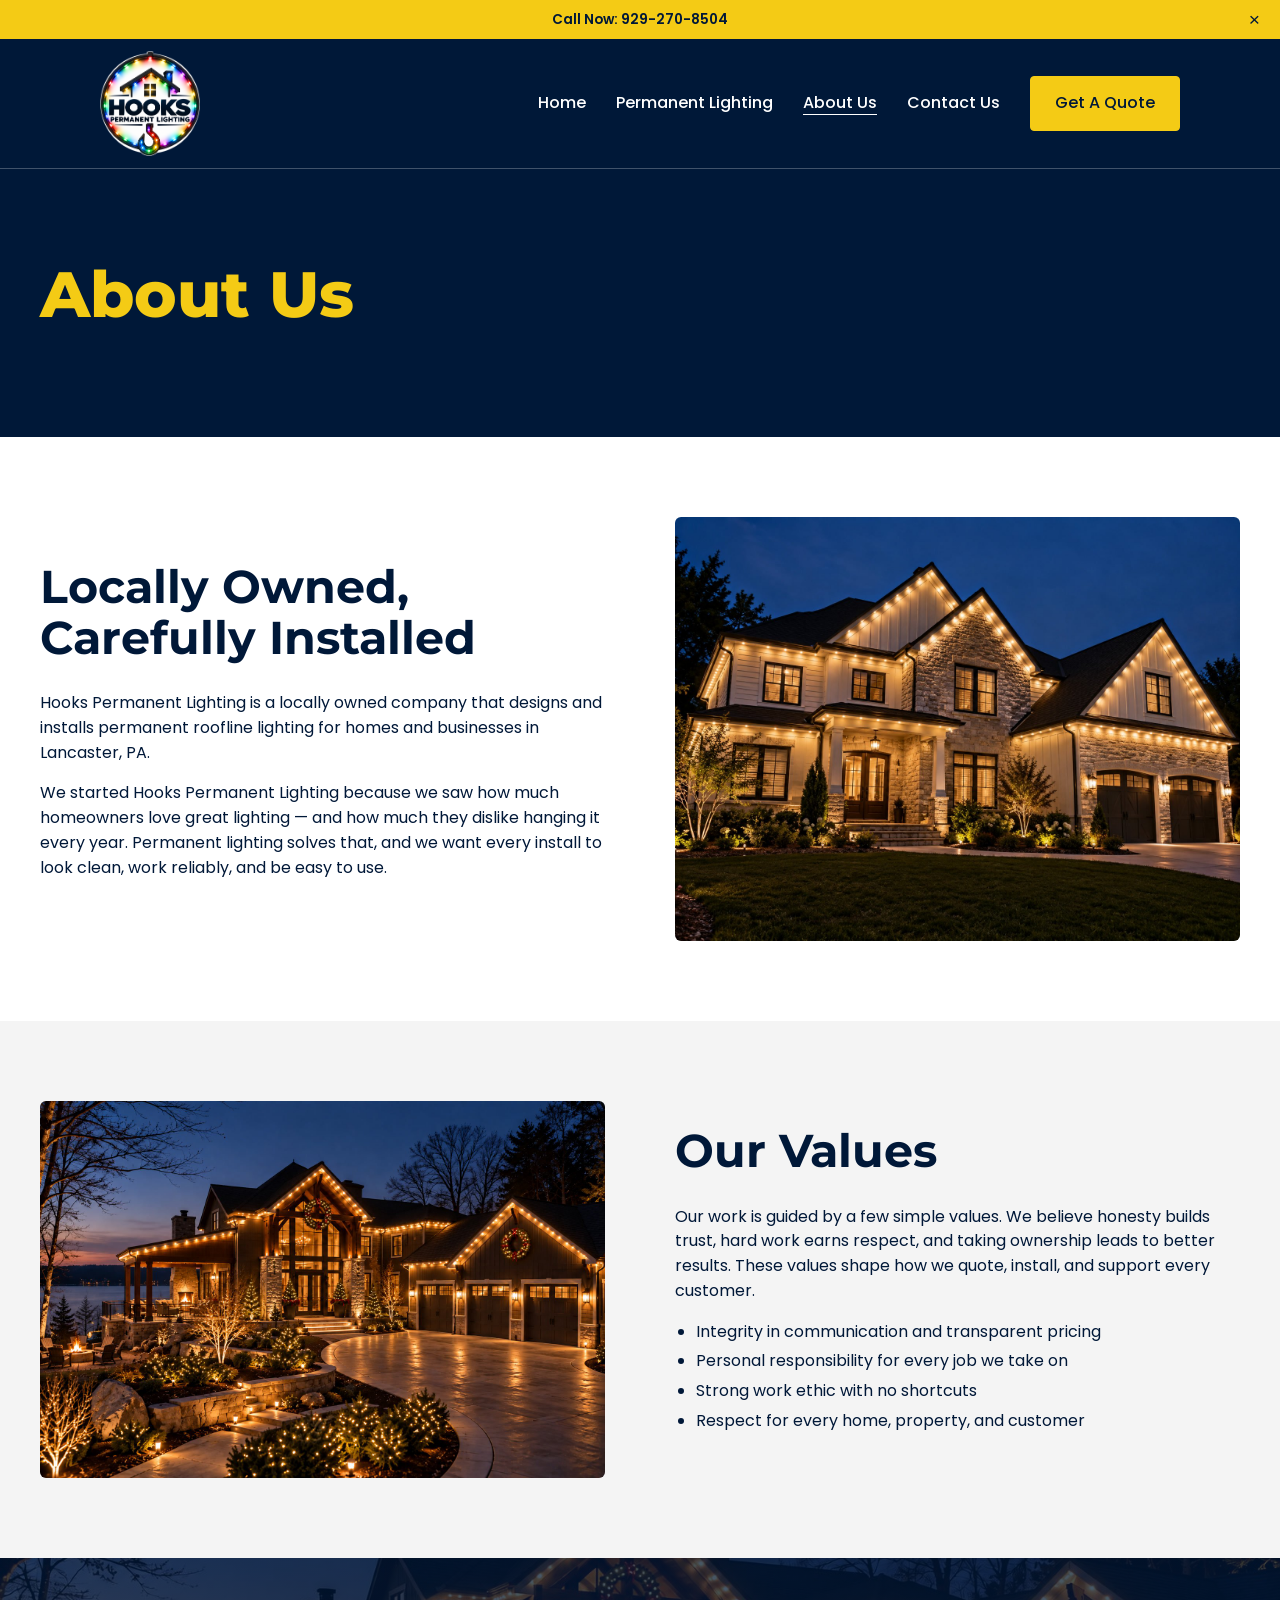
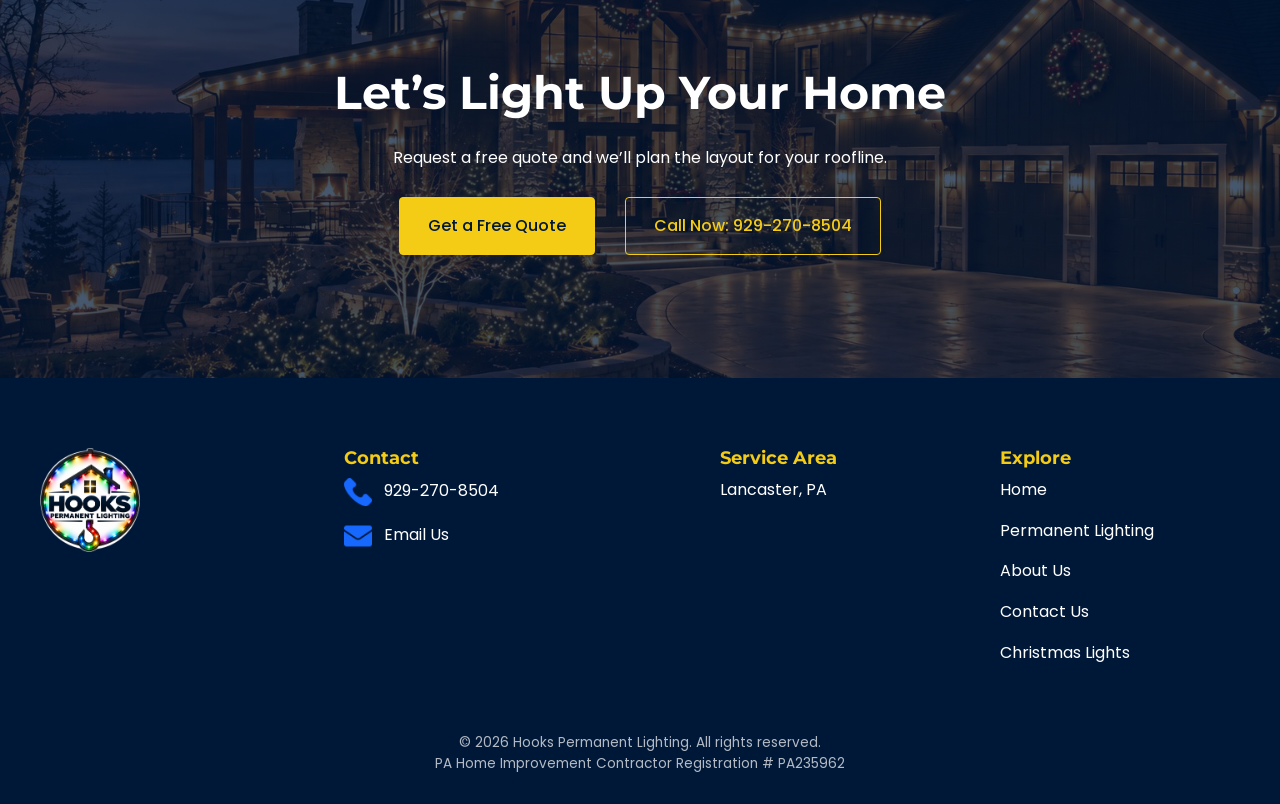
==== commit 4995711e: "Add PA HIC # to footer, remove HPS partner claims, add Email Us link to quote page, drop Window Clea" ====
--- a/about-us/index.html
+++ b/about-us/index.html
@@ -4,39 +4,38 @@
 <meta charset="utf-8">
 <meta name="viewport" content="width=device-width, initial-scale=1">
 <title>About Us | Hooks Permanent Lighting — Lancaster, PA</title>
-<meta name="description" content="Hooks Permanent Lighting is a locally owned Lancaster, PA company installing permanent roofline lighting, in partnership with Hooks Property Services.">
+<meta name="description" content="Hooks Permanent Lighting is a locally owned Lancaster, PA company installing permanent roofline lighting.">
 <link rel="canonical" href="https://www.hookspermanentlighting.com/about-us/">
 <link rel="icon" type="image/x-icon" href="../favicon.ico">
 <meta property="og:site_name" content="Hooks Permanent Lighting">
 <meta property="og:title" content="About Us | Hooks Permanent Lighting — Lancaster, PA">
 <meta property="og:url" content="https://www.hookspermanentlighting.com/about-us/">
 <meta property="og:type" content="website">
-<meta property="og:description" content="Hooks Permanent Lighting is a locally owned Lancaster, PA company installing permanent roofline lighting, in partnership with Hooks Property Services.">
+<meta property="og:description" content="Hooks Permanent Lighting is a locally owned Lancaster, PA company installing permanent roofline lighting.">
 <meta property="og:image" content="https://www.hookspermanentlighting.com/assets/permanent-lighting.jpg">
 <meta name="twitter:card" content="summary_large_image">
 <meta name="twitter:title" content="About Us | Hooks Permanent Lighting — Lancaster, PA">
-<meta name="twitter:description" content="Hooks Permanent Lighting is a locally owned Lancaster, PA company installing permanent roofline lighting, in partnership with Hooks Property Services.">
+<meta name="twitter:description" content="Hooks Permanent Lighting is a locally owned Lancaster, PA company installing permanent roofline lighting.">
 <meta name="twitter:image" content="https://www.hookspermanentlighting.com/assets/permanent-lighting.jpg">
 <link rel="preconnect" href="https://fonts.googleapis.com">
 <link rel="preconnect" href="https://fonts.gstatic.com" crossorigin>
 <link href="https://fonts.googleapis.com/css2?family=Montserrat:wght@600;700;800&family=Poppins:wght@400;500;600&display=swap" rel="stylesheet">
 <link rel="stylesheet" href="../assets/style.css">
-<script type="application/ld+json">{"@context": "https://schema.org", "@type": "HomeAndConstructionBusiness", "name": "Hooks Permanent Lighting", "url": "https://www.hookspermanentlighting.com", "image": "https://www.hookspermanentlighting.com/assets/permanent-lighting.jpg", "areaServed": ["Lancaster, PA"], "description": "Permanent roofline lighting installation in Lancaster, PA.", "parentOrganization": {"@type": "Organization", "name": "Hooks Property Services", "url": "https://www.hookspropertyservices.com"}, "telephone": "+1-929-270-8504"}</script>
+<script type="application/ld+json">{"@context": "https://schema.org", "@type": "HomeAndConstructionBusiness", "name": "Hooks Permanent Lighting", "url": "https://www.hookspermanentlighting.com", "image": "https://www.hookspermanentlighting.com/assets/permanent-lighting.jpg", "areaServed": ["Lancaster, PA"], "description": "Permanent roofline lighting installation in Lancaster, PA.", "telephone": "+1-929-270-8504"}</script>
 </head>
 <body class="inner">
 <div class="announce" id="announce"><a href="tel:9292708504">Call Now: 929-270-8504</a><button type="button" aria-label="Close Announcement" onclick="document.getElementById('announce').remove()">&times;</button></div>
 <header class="site-header">
   <a class="brand" href="../" aria-label="Hooks Permanent Lighting home"><img src="../assets/logo.png" alt="Hooks Permanent Lighting logo" width="96" height="100"></a>
+  <button class="menu-btn" type="button" aria-label="Menu" aria-expanded="false" onclick="var n=document.getElementById('nav');var o=n.classList.toggle('open');this.setAttribute('aria-expanded',o)">&#9776;</button>
   <nav id="nav"><a href="../">Home</a><a href="../permanent-lighting/">Permanent Lighting</a><a href="../about-us/" aria-current="page">About Us</a><a href="../contact-us/">Contact Us</a><a class="btn btn-sm" href="../contact-us/">Get A Quote</a></nav>
-  <a class="hdr-phone" href="tel:9292708504" aria-label="Call 929-270-8504"><img src="../assets/phone-icon.png" alt="" width="22" height="22"><span>929-270-8504</span></a>
-  <button class="menu-btn" type="button" aria-label="Menu" aria-expanded="false" onclick="var n=document.getElementById('nav');var o=n.classList.toggle('open');this.setAttribute('aria-expanded',o)">&#9776;</button>
 </header>
 <main>
 
 <section class="page-title navy"><div class="wrap"><h1 class="y">About Us</h1></div></section>
 <section class="wrap two pad">
   <div><h2>Locally Owned, Carefully Installed</h2>
-  <p>Hooks Permanent Lighting is a locally owned company that designs and installs permanent roofline lighting for homes and businesses in Lancaster, PA. We&rsquo;re an independently owned partner company of Hooks Property Services, the window cleaning and Christmas lighting company serving Lancaster.</p>
+  <p>Hooks Permanent Lighting is a locally owned company that designs and installs permanent roofline lighting for homes and businesses in Lancaster, PA.</p>
   <p>We started Hooks Permanent Lighting because we saw how much homeowners love great lighting &mdash; and how much they dislike hanging it every year. Permanent lighting solves that, and we want every install to look clean, work reliably, and be easy to use.</p></div>
   <div><img class="photo" src="../assets/permanent-lighting.jpg" alt="Home with permanent roofline lighting" loading="lazy"></div>
 </section>
@@ -46,12 +45,6 @@
   <p>Our work is guided by a few simple values. We believe honesty builds trust, hard work earns respect, and taking ownership leads to better results. These values shape how we quote, install, and support every customer.</p>
   <ul><li>Integrity in communication and transparent pricing</li><li>Personal responsibility for every job we take on</li><li>Strong work ethic with no shortcuts</li><li>Respect for every home, property, and customer</li></ul></div>
 </div></section>
-<section class="wrap two pad">
-  <div><h2>Part of the Hooks Family</h2>
-  <p>Hooks Permanent Lighting and Hooks Property Services are independently owned partner companies. If you need window cleaning or seasonal Christmas light installation, Hooks Property Services has you covered &mdash; and if you want lighting that stays up all year, that&rsquo;s us.</p>
-  <p><a class="btn" href="https://www.hookspropertyservices.com/">Visit Hooks Property Services</a></p></div>
-  <div><h4>Service Area:</h4><p>Lancaster, PA</p><p><a class="btn" href="../contact-us/">Get A Free Quote</a></p></div>
-</section>
 <section class="cta" style="background-image:linear-gradient(rgba(0,24,56,.72),rgba(0,24,56,.72)),url('../assets/lakeside-lighting.jpg')">
   <div class="wrap center"><h2>Let&rsquo;s Light Up Your Home</h2><p>Request a free quote and we&rsquo;ll plan the layout for your roofline.</p>
   <div class="btns" style="justify-content:center;margin-top:10px"><a class="btn" href="../contact-us/">Get a Free Quote</a><a class="btn btn-ghost" href="tel:9292708504">Call Now: 929-270-8504</a></div></div></section>
@@ -59,14 +52,13 @@
 </main>
 <footer class="site-footer">
   <div class="wrap foot-grid">
-    <div><a class="brand" href="../" aria-label="Hooks Permanent Lighting home"><img src="../assets/logo.png" alt="Hooks Permanent Lighting logo" width="96" height="100"></a><p class="foot-note">An independently owned partner company of <a href="https://www.hookspropertyservices.com/">Hooks Property Services</a>.</p></div>
-    <div><h4>Contact</h4><p class="ic"><img src="../assets/phone-icon.png" alt="" width="28" height="28"><a href="tel:9292708504">929-270-8504</a></p></div>
+    <div><a class="brand" href="../" aria-label="Hooks Permanent Lighting home"><img src="../assets/logo.png" alt="Hooks Permanent Lighting logo" width="96" height="100"></a></div>
+    <div><h4>Contact</h4><p class="ic"><img src="../assets/phone-icon.png" alt="" width="28" height="28"><a href="tel:9292708504">929-270-8504</a></p><p class="ic"><img src="../assets/email-icon.png" alt="" width="28" height="28"><a href="../contact-us/">Email Us</a></p></div>
     <div><h4>Service Area</h4><p>Lancaster, PA</p></div>
     <div><h4>Explore</h4><p><a href="../">Home</a></p><p><a href="../permanent-lighting/">Permanent Lighting</a></p><p><a href="../about-us/">About Us</a></p><p><a href="../contact-us/">Contact Us</a></p>
-      <p><a href="https://www.hookspropertyservices.com/maintenance-plan/">Window Cleaning</a></p>
       <p><a href="https://www.hookspropertyservices.com/christmas-lights/">Christmas Lights</a></p></div>
   </div>
-  <p class="copy">&copy; <span id="yr">2026</span> Hooks Permanent Lighting. All rights reserved.</p>
+  <p class="copy">&copy; <span id="yr">2026</span> Hooks Permanent Lighting. All rights reserved.<br>PA Home Improvement Contractor Registration # PA235962</p>
 </footer>
 <script>document.getElementById('yr').textContent=new Date().getFullYear();</script>
 
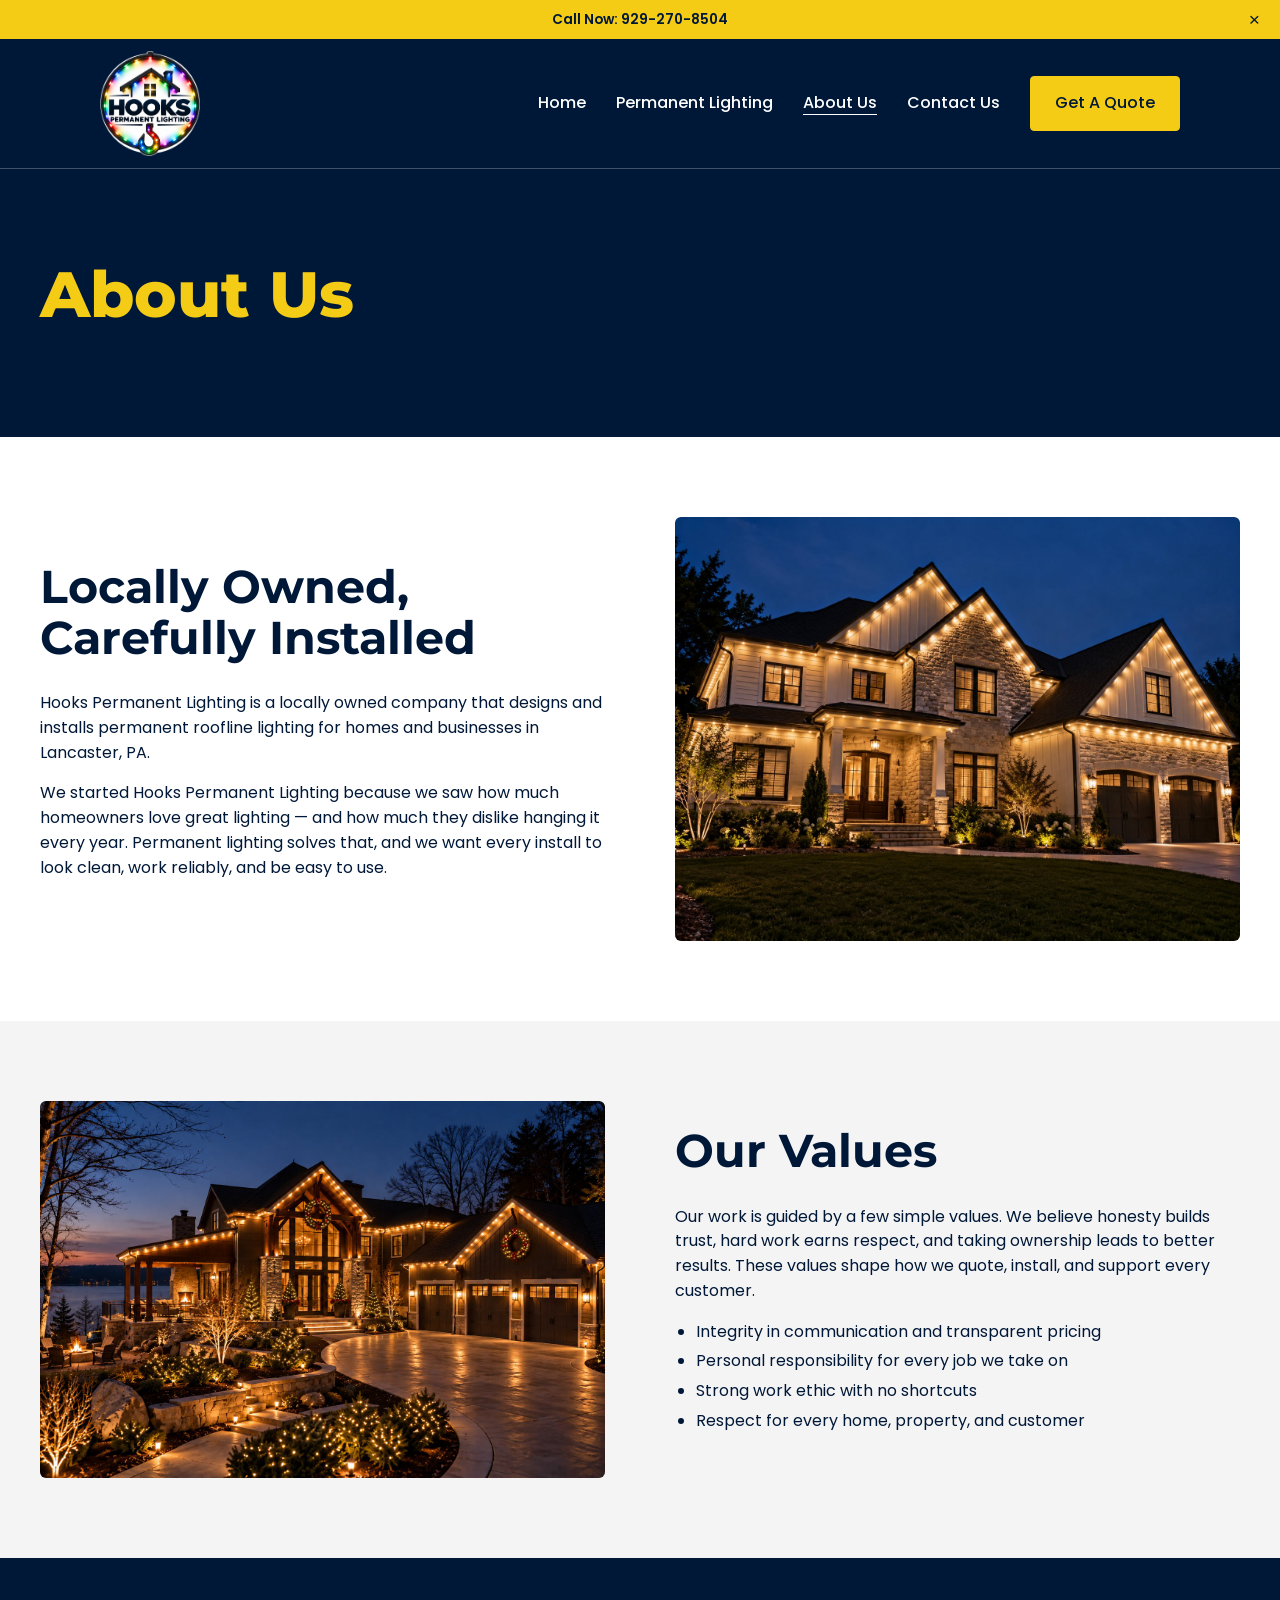
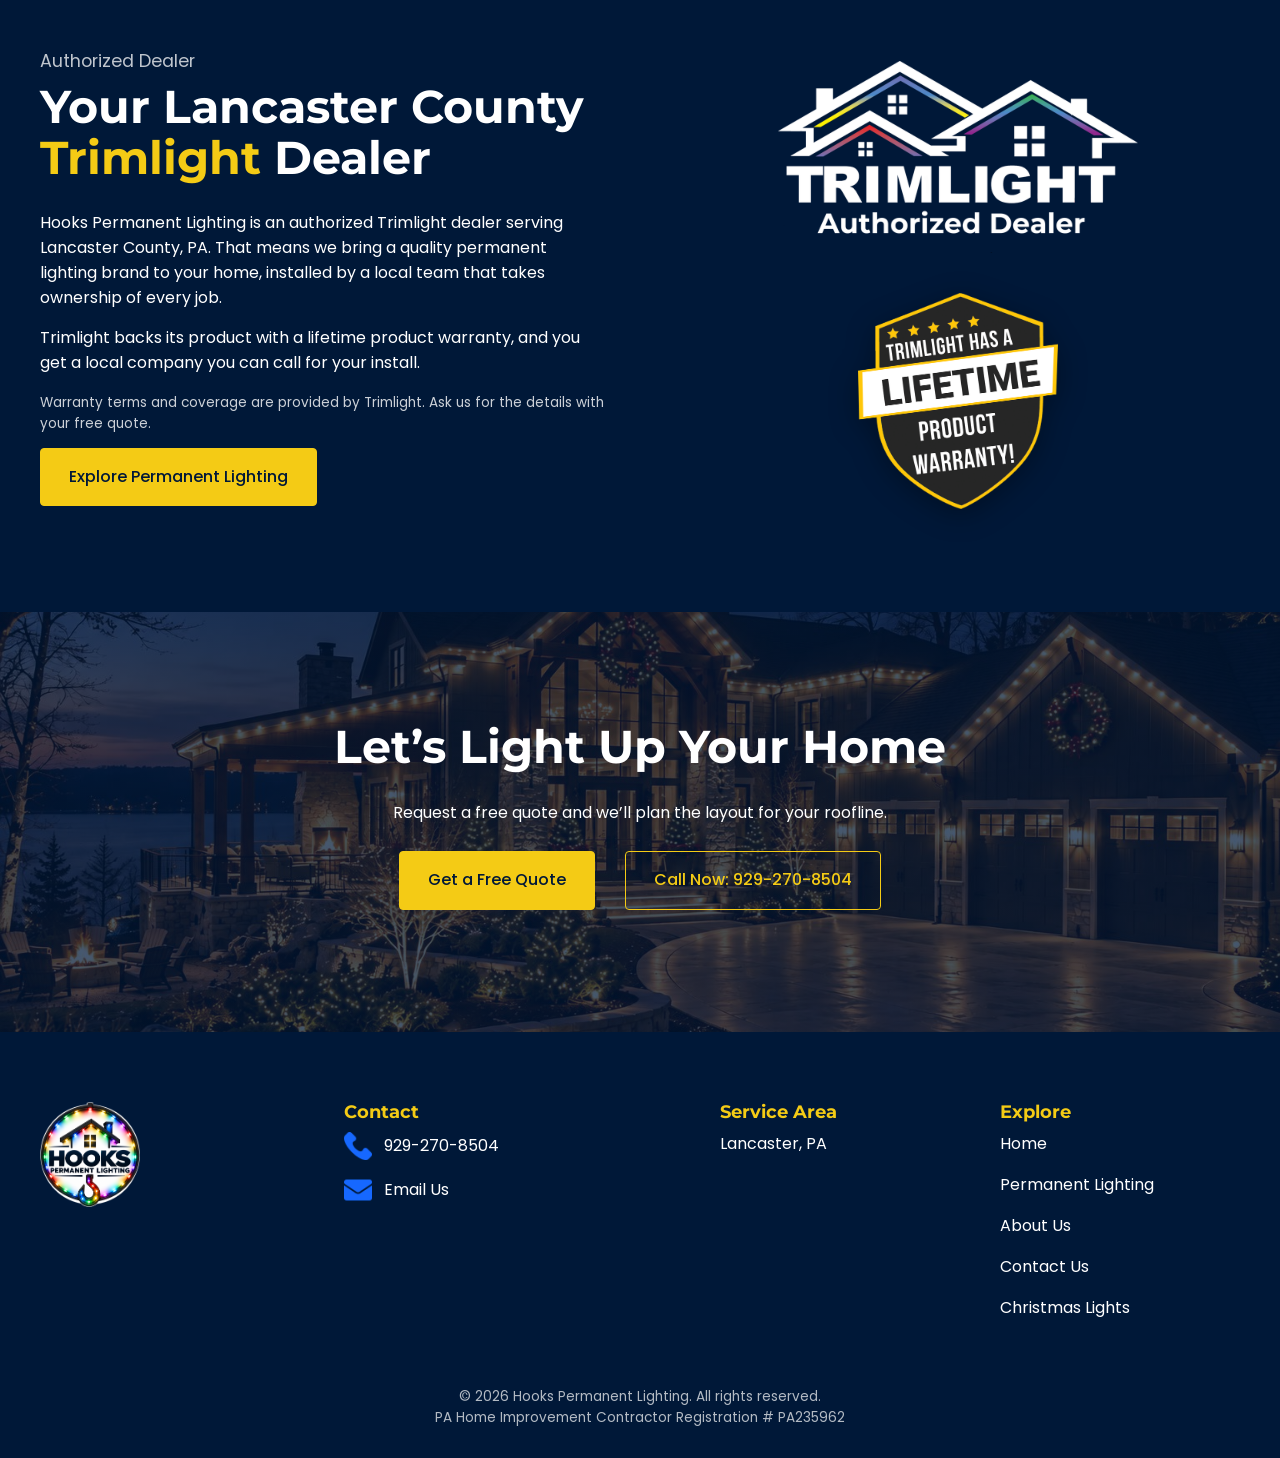
==== commit 4c786798: "Highlight Trimlight brand on Home, Permanent Lighting, and About Us Add Trimlight authorized-dealer " ====
--- a/about-us/index.html
+++ b/about-us/index.html
@@ -45,6 +45,15 @@
   <p>Our work is guided by a few simple values. We believe honesty builds trust, hard work earns respect, and taking ownership leads to better results. These values shape how we quote, install, and support every customer.</p>
   <ul><li>Integrity in communication and transparent pricing</li><li>Personal responsibility for every job we take on</li><li>Strong work ethic with no shortcuts</li><li>Respect for every home, property, and customer</li></ul></div>
 </div></section>
+<section class="tl navy"><div class="wrap two">
+  <div class="tl-copy"><p class="eyebrow">Authorized Dealer</p>
+  <h2>Your Lancaster County <span class="y">Trimlight</span> Dealer</h2>
+  <p>Hooks Permanent Lighting is an authorized Trimlight dealer serving Lancaster County, PA. That means we bring a quality permanent lighting brand to your home, installed by a local team that takes ownership of every job.</p>
+  <p>Trimlight backs its product with a lifetime product warranty, and you get a local company you can call for your install.</p>
+  <p class="tl-note">Warranty terms and coverage are provided by Trimlight. Ask us for the details with your free quote.</p>
+  <p><a class="btn" href="../permanent-lighting/">Explore Permanent Lighting</a></p></div>
+  <div class="tl-badges"><img class="tl-logo" src="../assets/trimlight-authorized-dealer-white.png" alt="Trimlight Authorized Dealer logo" width="900" height="480" loading="lazy"><img class="tl-badge" src="../assets/trimlight-lifetime-warranty-badge.png" alt="Trimlight lifetime product warranty badge" width="520" height="561" loading="lazy"></div>
+</div></section>
 <section class="cta" style="background-image:linear-gradient(rgba(0,24,56,.72),rgba(0,24,56,.72)),url('../assets/lakeside-lighting.jpg')">
   <div class="wrap center"><h2>Let&rsquo;s Light Up Your Home</h2><p>Request a free quote and we&rsquo;ll plan the layout for your roofline.</p>
   <div class="btns" style="justify-content:center;margin-top:10px"><a class="btn" href="../contact-us/">Get a Free Quote</a><a class="btn btn-ghost" href="tel:9292708504">Call Now: 929-270-8504</a></div></div></section>
--- a/assets/style.css
+++ b/assets/style.css
@@ -126,20 +126,19 @@
 .wrap.pad{padding-left:40px;padding-right:40px}
 @media(max-width:800px){.wrap.pad{padding-left:22px;padding-right:22px}}
 
-/* ---- Branding additions: header phone, core message, reviews, footer links ---- */
-.hdr-phone{display:flex;align-items:center;gap:8px;color:#fff;text-decoration:none;font-weight:600;white-space:nowrap;margin-left:26px}
-.hdr-phone img{width:22px;height:22px}
-@media(max-width:1100px){.site-header{gap:14px}.site-header nav{order:3}.hdr-phone{margin-left:auto}}
-@media(max-width:480px){.hdr-phone span{display:none}.hdr-phone img{width:30px;height:30px}}
-.core{background:var(--navy);color:#fff;border-top:1px solid rgba(255,255,255,.2)}
-.core .wrap{display:grid;grid-template-columns:repeat(3,1fr);gap:24px;padding-top:26px;padding-bottom:26px;text-align:center}
-.core strong{display:block;color:var(--yellow);font-family:'Montserrat',sans-serif;font-size:1.1rem}
-.core span{font-size:.95rem;opacity:.9}
-@media(max-width:800px){.core .wrap{grid-template-columns:1fr;gap:14px}}
-.review-grid{display:grid;grid-template-columns:repeat(3,1fr);gap:28px;margin-top:30px}
-.review{margin:0;background:var(--gray);border-top:4px solid var(--yellow);padding:26px;border-radius:4px}
-.review .stars{color:#e0a800;font-size:1.3rem;letter-spacing:2px}
-.review blockquote{margin:12px 0;font-style:italic}
-.review figcaption{font-weight:600}
-.btn-outline{background:transparent;color:var(--navy)}
-@media(max-width:800px){.review-grid{grid-template-columns:1fr}}
+/* ---- Trimlight brand sections ---- */
+.tl{padding:90px 0}
+.tl .eyebrow{color:rgba(255,255,255,.75);margin-top:0}
+.tl.light .eyebrow{color:#555}
+.tl-logo{width:min(340px,80%);height:auto;margin:0 0 26px}
+.tl h2 .y{color:var(--yellow)}
+.tl ul{margin-bottom:1.4em}
+.tl-note{font-size:.85rem;opacity:.8}
+.tl-media{position:relative;padding-bottom:36px}
+.tl-media .photo{aspect-ratio:3/2;object-fit:cover}
+.tl-badge{width:170px;height:auto;filter:drop-shadow(0 6px 14px rgba(0,0,0,.35))}
+.tl-media .tl-badge{position:absolute;left:-26px;bottom:0}
+.tl-badges{display:flex;align-items:center;justify-content:center;gap:40px;flex-wrap:wrap}
+.tl-badges .tl-logo{width:min(360px,100%);margin:0}
+.tl-badges .tl-badge{width:200px}
+@media(max-width:800px){.tl{padding:60px 0}.tl-media .tl-badge{left:8px;width:130px}}
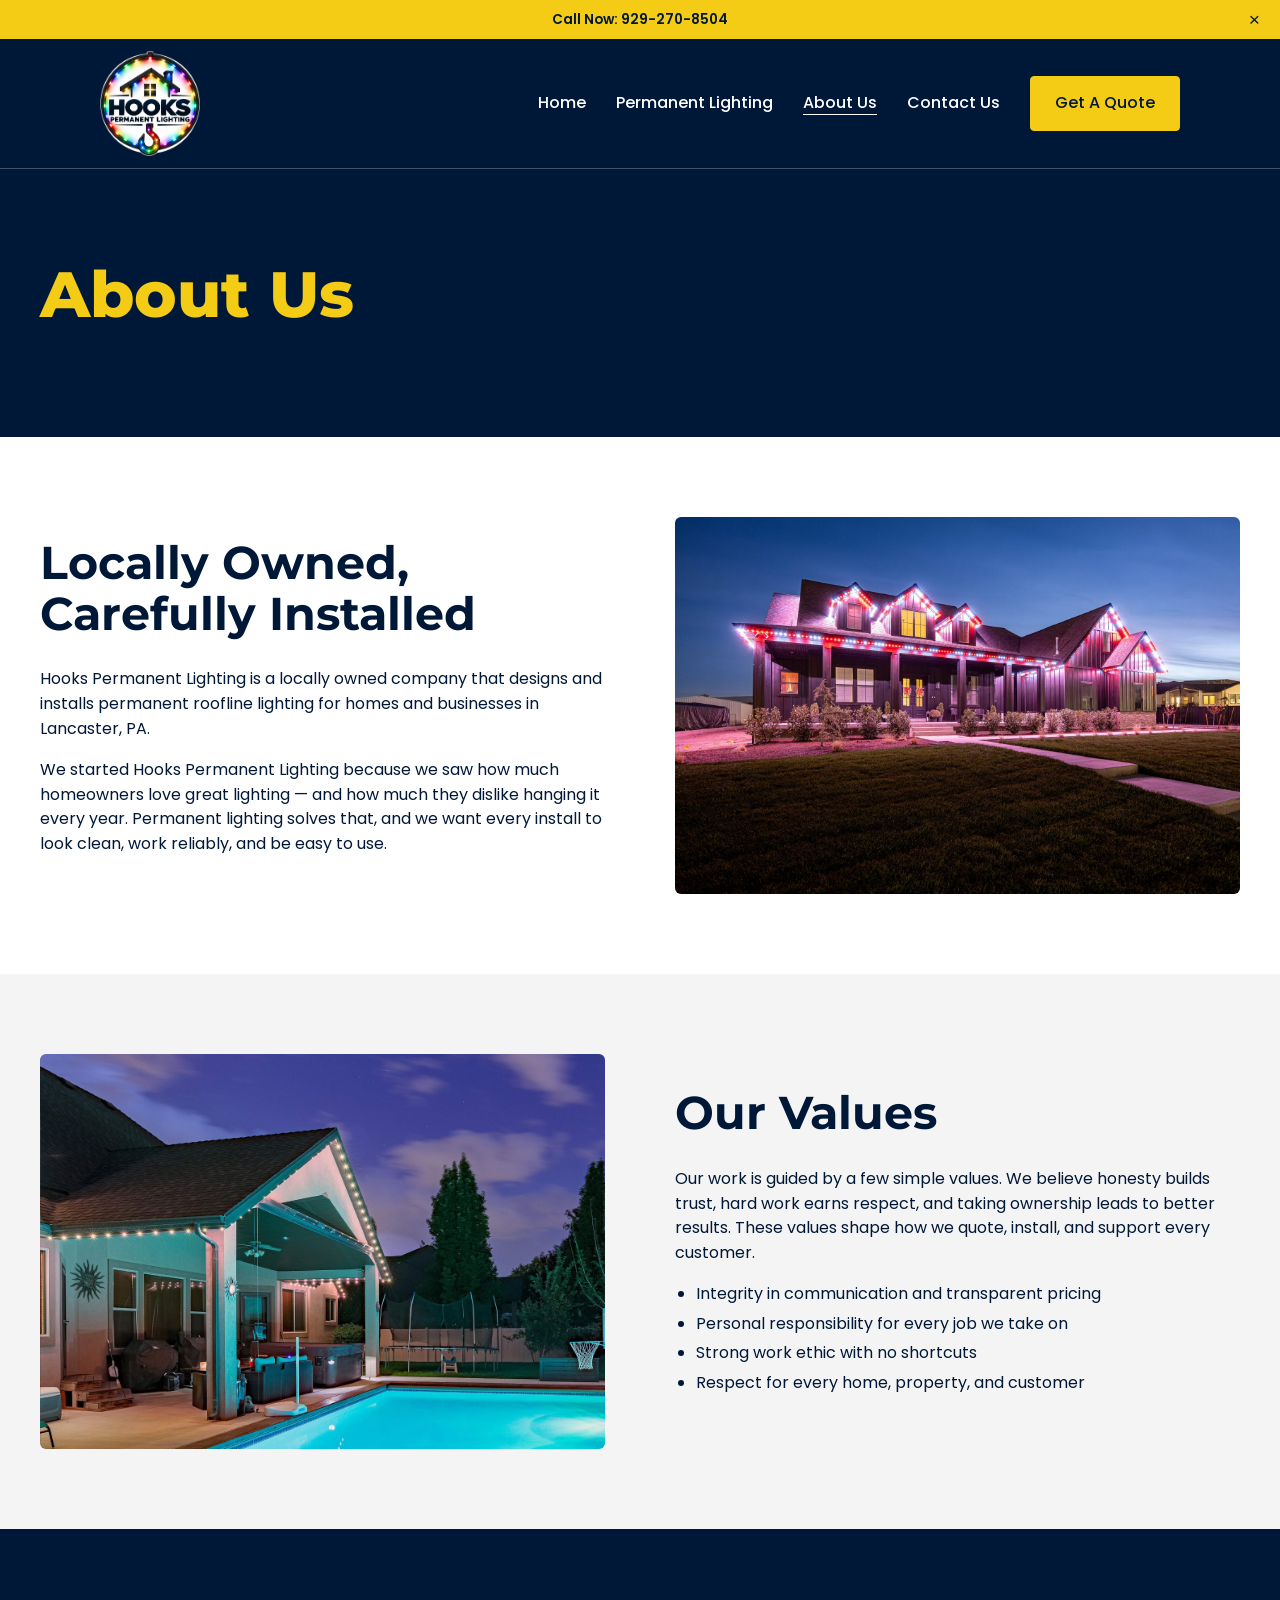
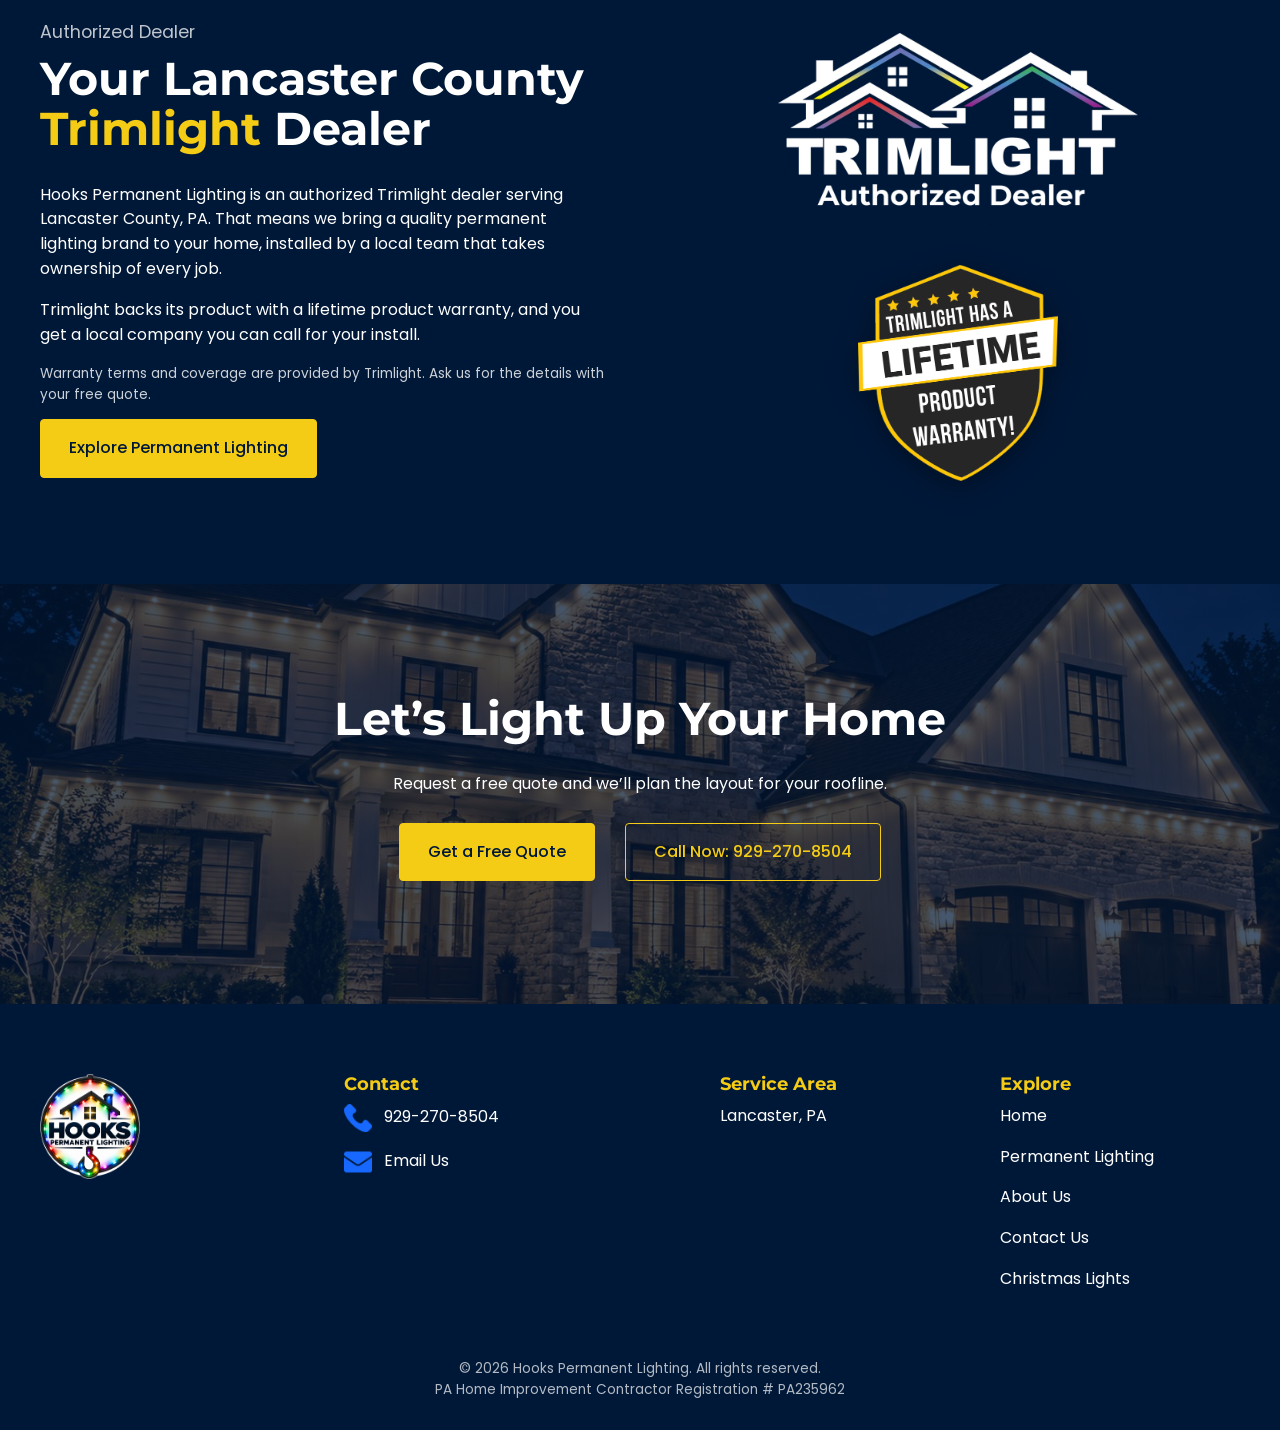
==== commit 129d78dc: "Add variety to site photos across pages Add the wide Trimlight pool/patio night photo and redistribu" ====
--- a/about-us/index.html
+++ b/about-us/index.html
@@ -37,10 +37,10 @@
   <div><h2>Locally Owned, Carefully Installed</h2>
   <p>Hooks Permanent Lighting is a locally owned company that designs and installs permanent roofline lighting for homes and businesses in Lancaster, PA.</p>
   <p>We started Hooks Permanent Lighting because we saw how much homeowners love great lighting &mdash; and how much they dislike hanging it every year. Permanent lighting solves that, and we want every install to look clean, work reliably, and be easy to use.</p></div>
-  <div><img class="photo" src="../assets/permanent-lighting.jpg" alt="Home with permanent roofline lighting" loading="lazy"></div>
+  <div><img class="photo" src="../assets/trimlight-home-dusk.jpg" alt="Home with permanent roofline lighting at dusk" loading="lazy"></div>
 </section>
 <section class="gray pad"><div class="wrap two">
-  <div><img class="photo" src="../assets/lakeside-lighting.jpg" alt="Lakeside home with permanent lighting" loading="lazy"></div>
+  <div><img class="photo" src="../assets/trimlight-patio-pool.jpg" alt="Covered patio with permanent roofline lighting" loading="lazy"></div>
   <div><h2>Our Values</h2>
   <p>Our work is guided by a few simple values. We believe honesty builds trust, hard work earns respect, and taking ownership leads to better results. These values shape how we quote, install, and support every customer.</p>
   <ul><li>Integrity in communication and transparent pricing</li><li>Personal responsibility for every job we take on</li><li>Strong work ethic with no shortcuts</li><li>Respect for every home, property, and customer</li></ul></div>
@@ -54,7 +54,7 @@
   <p><a class="btn" href="../permanent-lighting/">Explore Permanent Lighting</a></p></div>
   <div class="tl-badges"><img class="tl-logo" src="../assets/trimlight-authorized-dealer-white.png" alt="Trimlight Authorized Dealer logo" width="900" height="480" loading="lazy"><img class="tl-badge" src="../assets/trimlight-lifetime-warranty-badge.png" alt="Trimlight lifetime product warranty badge" width="520" height="561" loading="lazy"></div>
 </div></section>
-<section class="cta" style="background-image:linear-gradient(rgba(0,24,56,.72),rgba(0,24,56,.72)),url('../assets/lakeside-lighting.jpg')">
+<section class="cta" style="background-image:linear-gradient(rgba(0,24,56,.72),rgba(0,24,56,.72)),url('../assets/permanent-lighting.jpg')">
   <div class="wrap center"><h2>Let&rsquo;s Light Up Your Home</h2><p>Request a free quote and we&rsquo;ll plan the layout for your roofline.</p>
   <div class="btns" style="justify-content:center;margin-top:10px"><a class="btn" href="../contact-us/">Get a Free Quote</a><a class="btn btn-ghost" href="tel:9292708504">Call Now: 929-270-8504</a></div></div></section>
 
